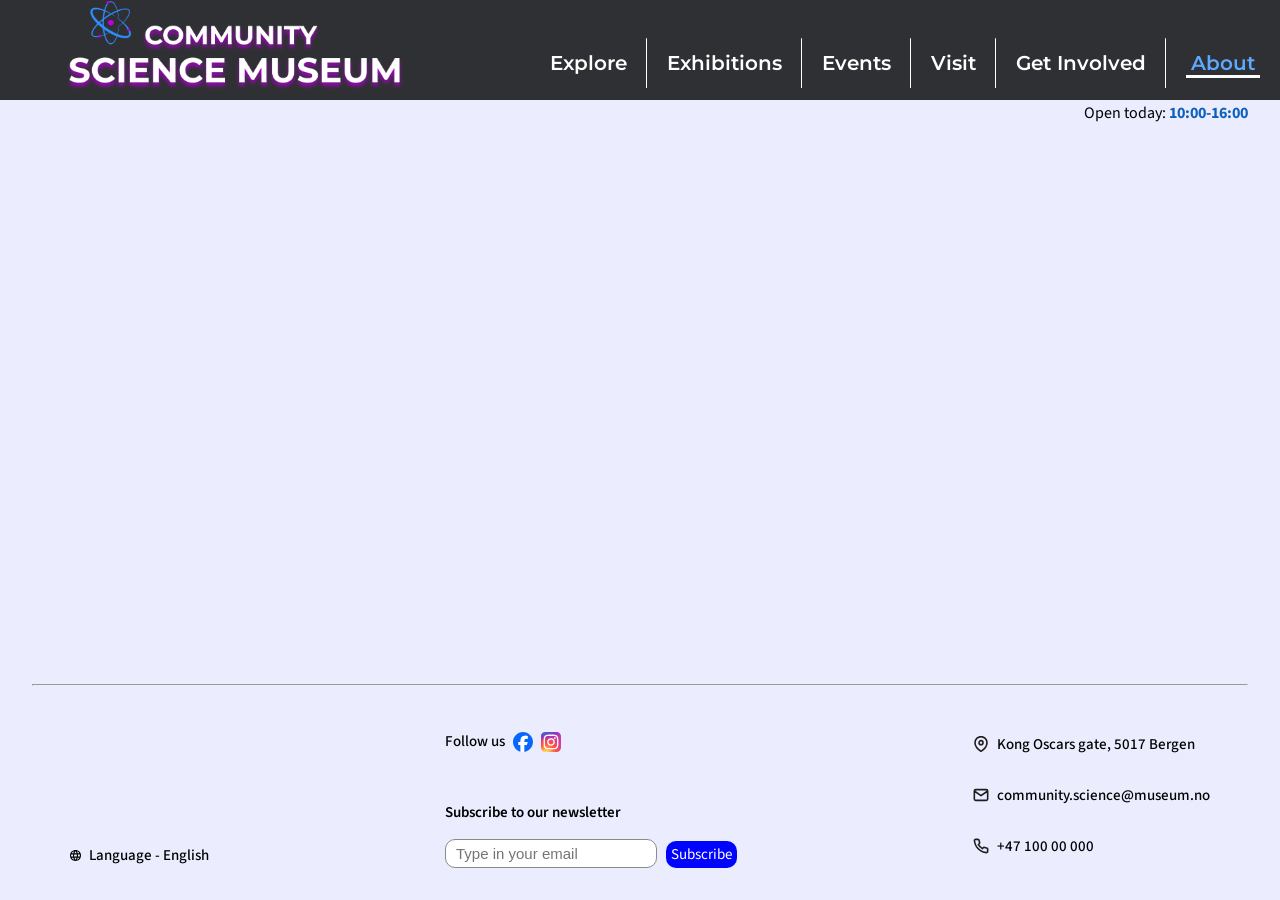
==== about.html @ 06bc4e34 "added navbar and footer to all pages, and built homepage" ====
<!DOCTYPE html>
<html lang="en">
<head>
  <meta name="description" content="At the Community Science Museum, we belive science should not be confined to the textbooks but brought to life through exhibits.">
  <meta charset="UTF-8">
  <meta name="viewport" content="width=device-width, initial-scale=1.0">
  <link rel="preconnect" href="https://fonts.googleapis.com">
  <link rel="preconnect" href="https://fonts.gstatic.com" crossorigin>
  <link href="https://fonts.googleapis.com/css2?family=Montserrat:ital,wght@0,100..900;1,100..900&family=Source+Sans+3:ital,wght@0,200..900;1,200..900&display=swap" rel="stylesheet">
  <link rel="stylesheet" href="styles/global.css">
  <link rel="stylesheet" href="styles/about.css">
  <link rel="icon" href="assets/favicon_io/favicon-32x32.png">
  <title>About | Community Science Museum</title>
</head>
<body>
  <!-- Top bar -->
  <header class="header">
    <!-- Logo -->
     <a href="index.html" class="logo"><img class="logo" src="assets/Logo.png" alt="community science museum logo"></a>
    <!-- Navigation Menu -->
    <input type="checkbox" id="hamburger-toggle" class="keyboard-nav" tabindex="0">

      <label for="hamburger-toggle" class="hamburger-menu">
          <svg aria-hidden="true" width="40" height="40" viewBox="0 0 24 24" fill="none" xmlns="http://www.w3.org/2000/svg">
          <path d="M3 12H21M3 6H21M3 18H21" stroke="white" stroke-width="2.5" stroke-linecap="round" stroke-linejoin="round"/>
          </svg>
          <span class="screen-readers-only">Menu</span>
      </label>
      
      <nav aria-label="Navigation menu" class="navigation-menu">
        <ul>
          <li><a href="explore.html" class="nav-links">Explore</a></li>
          <li><a href="exhibitions.html" class="nav-links">Exhibitions</a></li>
          <li><a href="events.html" class="nav-links">Events</a></li>
          <li><a href="visit.html" class="nav-links">Visit</a></li>
          <li><a href="get-involved.html" class="nav-links">Get Involved</a></li>
          <li><a href="about.html" class="active-nav">About</a></li>
        </ul>
      </nav>
  </header>

  <main>
    <div class="opening-hours">
      <span>Open today: <strong style="color:#0F60BC;">10:00-16:00</strong></span>
      </div>
  </main>

  <hr>
  <footer class="footer-section">
    <div class="language">
      <a href="placeholder.html" aria-label="Choose Language">
        <svg aria-hidden="true" width="11" height="11" viewBox="0 0 11 11" fill="none" xmlns="http://www.w3.org/2000/svg">
        <path d="M5.5 11C4.74833 11 4.03792 10.8556 3.36875 10.5669C2.69958 10.2781 2.11521 9.88396 1.61563 9.38438C1.11604 8.88479 0.721875 8.30042 0.433125 7.63125C0.144375 6.96208 0 6.25167 0 5.5C0 4.73917 0.144375 4.02646 0.433125 3.36188C0.721875 2.69729 1.11604 2.11521 1.61563 1.61563C2.11521 1.11604 2.69958 0.721875 3.36875 0.433125C4.03792 0.144375 4.74833 0 5.5 0C6.26083 0 6.97354 0.144375 7.63812 0.433125C8.30271 0.721875 8.88479 1.11604 9.38438 1.61563C9.88396 2.11521 10.2781 2.69729 10.5669 3.36188C10.8556 4.02646 11 4.73917 11 5.5C11 6.25167 10.8556 6.96208 10.5669 7.63125C10.2781 8.30042 9.88396 8.88479 9.38438 9.38438C8.88479 9.88396 8.30271 10.2781 7.63812 10.5669C6.97354 10.8556 6.26083 11 5.5 11ZM5.5 9.8725C5.73833 9.5425 5.94458 9.19875 6.11875 8.84125C6.29292 8.48375 6.435 8.10333 6.545 7.7H4.455C4.565 8.10333 4.70708 8.48375 4.88125 8.84125C5.05542 9.19875 5.26167 9.5425 5.5 9.8725ZM4.07 9.6525C3.905 9.35 3.76063 9.03604 3.63688 8.71063C3.51313 8.38521 3.41 8.04833 3.3275 7.7H1.705C1.97083 8.15833 2.30312 8.55708 2.70187 8.89625C3.10063 9.23542 3.55667 9.4875 4.07 9.6525ZM6.93 9.6525C7.44333 9.4875 7.89938 9.23542 8.29813 8.89625C8.69688 8.55708 9.02917 8.15833 9.295 7.7H7.6725C7.59 8.04833 7.48688 8.38521 7.36312 8.71063C7.23938 9.03604 7.095 9.35 6.93 9.6525ZM1.2375 6.6H3.1075C3.08 6.41667 3.05938 6.23563 3.04562 6.05688C3.03187 5.87813 3.025 5.6925 3.025 5.5C3.025 5.3075 3.03187 5.12188 3.04562 4.94313C3.05938 4.76438 3.08 4.58333 3.1075 4.4H1.2375C1.19167 4.58333 1.15729 4.76438 1.13437 4.94313C1.11146 5.12188 1.1 5.3075 1.1 5.5C1.1 5.6925 1.11146 5.87813 1.13437 6.05688C1.15729 6.23563 1.19167 6.41667 1.2375 6.6ZM4.2075 6.6H6.7925C6.82 6.41667 6.84063 6.23563 6.85438 6.05688C6.86813 5.87813 6.875 5.6925 6.875 5.5C6.875 5.3075 6.86813 5.12188 6.85438 4.94313C6.84063 4.76438 6.82 4.58333 6.7925 4.4H4.2075C4.18 4.58333 4.15938 4.76438 4.14563 4.94313C4.13188 5.12188 4.125 5.3075 4.125 5.5C4.125 5.6925 4.13188 5.87813 4.14563 6.05688C4.15938 6.23563 4.18 6.41667 4.2075 6.6ZM7.8925 6.6H9.7625C9.80833 6.41667 9.84271 6.23563 9.86563 6.05688C9.88854 5.87813 9.9 5.6925 9.9 5.5C9.9 5.3075 9.88854 5.12188 9.86563 4.94313C9.84271 4.76438 9.80833 4.58333 9.7625 4.4H7.8925C7.92 4.58333 7.94063 4.76438 7.95438 4.94313C7.96813 5.12188 7.975 5.3075 7.975 5.5C7.975 5.6925 7.96813 5.87813 7.95438 6.05688C7.94063 6.23563 7.92 6.41667 7.8925 6.6ZM7.6725 3.3H9.295C9.02917 2.84167 8.69688 2.44292 8.29813 2.10375C7.89938 1.76458 7.44333 1.5125 6.93 1.3475C7.095 1.65 7.23938 1.96396 7.36312 2.28938C7.48688 2.61479 7.59 2.95167 7.6725 3.3ZM4.455 3.3H6.545C6.435 2.89667 6.29292 2.51625 6.11875 2.15875C5.94458 1.80125 5.73833 1.4575 5.5 1.1275C5.26167 1.4575 5.05542 1.80125 4.88125 2.15875C4.70708 2.51625 4.565 2.89667 4.455 3.3ZM1.705 3.3H3.3275C3.41 2.95167 3.51313 2.61479 3.63688 2.28938C3.76063 1.96396 3.905 1.65 4.07 1.3475C3.55667 1.5125 3.10063 1.76458 2.70187 2.10375C2.30312 2.44292 1.97083 2.84167 1.705 3.3Z" fill="black"/>
        </svg>
         Language - English
      </a>
    </div>


    <div class="social">
      <div class="social-media">
        Follow us 
        <a href="https://facebook.com" target="_blank" rel="noopener noreferrer">
          <svg width="20" height="20" viewBox="0 0 20 20" fill="none" xmlns="http://www.w3.org/2000/svg">
          <g clip-path="url(#clip0_159_3190)">
          <path d="M20 10C20 4.4772 15.5228 0 10 0C4.4772 0 0 4.4772 0 10C0 14.6896 3.2288 18.6248 7.5844 19.7056V13.056H5.5224V10H7.5844V8.6832C7.5844 5.2796 9.1248 3.702 12.4664 3.702C13.1 3.702 14.1932 3.8264 14.6404 3.9504V6.7204C14.4044 6.6956 13.9944 6.6832 13.4852 6.6832C11.8456 6.6832 11.212 7.3044 11.212 8.9192V10H14.4784L13.9172 13.056H11.212V19.9268C16.1636 19.3288 20.0004 15.1128 20.0004 10H20Z" fill="#0866FF"/>
          <path d="M13.9173 13.0559L14.4785 9.9999H11.2121V8.9191C11.2121 7.3043 11.8457 6.6831 13.4853 6.6831C13.9945 6.6831 14.4045 6.6955 14.6405 6.7203V3.9503C14.1933 3.8259 13.1001 3.7019 12.4665 3.7019C9.12486 3.7019 7.58446 5.2795 7.58446 8.6831V9.9999H5.52246V13.0559H7.58446V19.7055C8.35806 19.8975 9.16726 19.9999 10.0001 19.9999C10.4101 19.9999 10.8145 19.9747 11.2117 19.9267V13.0559H13.9169H13.9173Z" fill="white"/>
          </g>
          <defs>
          <clipPath id="clip0_159_3190">
          <rect width="20" height="20" fill="white"/>
          </clipPath>
          </defs>
          </svg>
        </a>

        <a href="http://instagram.com" target="_blank" rel="noopener noreferrer">
          <svg width="20" height="20" viewBox="0 0 20 20" fill="none" xmlns="http://www.w3.org/2000/svg">
          <path d="M10.0033 0C5.82836 0 4.60736 0.00430806 4.37002 0.024002C3.51325 0.0952388 2.98012 0.230173 2.39931 0.519429C1.9517 0.741755 1.59869 0.999469 1.25029 1.36073C0.615799 2.01956 0.231256 2.83009 0.0920511 3.79355C0.0243715 4.26128 0.00468288 4.35668 0.000683632 6.7458C-0.00085454 7.54218 0.000683632 8.59027 0.000683632 9.99608C0.000683632 14.1687 0.00529815 15.3888 0.0252944 15.6258C0.0945122 16.4597 0.225257 16.9844 0.502128 17.5583C1.03126 18.6568 2.04184 19.4815 3.23238 19.7892C3.64461 19.8954 4.09991 19.9538 4.68442 19.9815C4.93206 19.9923 7.4562 20 9.98188 20C12.5076 20 15.0332 19.9969 15.2747 19.9846C15.9515 19.9528 16.3445 19.9 16.7791 19.7877C17.3694 19.6362 17.9195 19.3577 18.3911 18.9716C18.8627 18.5855 19.2443 18.101 19.5093 17.5521C19.7808 16.9921 19.9185 16.4474 19.9808 15.657C19.9943 15.4847 20 12.7372 20 9.99346C20 7.24923 19.9938 4.50684 19.9803 4.33452C19.9172 3.53138 19.7796 2.99133 19.4993 2.42051C19.2694 1.95324 19.014 1.60429 18.6433 1.24749C17.9819 0.615437 17.1728 0.230789 16.2086 0.0917001C15.7414 0.0241559 15.6484 0.0041542 13.258 0H10.0033Z" fill="url(#paint0_radial_159_3193)"/>
          <path d="M10.0033 0C5.82836 0 4.60736 0.00430806 4.37002 0.024002C3.51325 0.0952388 2.98012 0.230173 2.39931 0.519429C1.9517 0.741755 1.59869 0.999469 1.25029 1.36073C0.615799 2.01956 0.231256 2.83009 0.0920511 3.79355C0.0243715 4.26128 0.00468288 4.35668 0.000683632 6.7458C-0.00085454 7.54218 0.000683632 8.59027 0.000683632 9.99608C0.000683632 14.1687 0.00529815 15.3888 0.0252944 15.6258C0.0945122 16.4597 0.225257 16.9844 0.502128 17.5583C1.03126 18.6568 2.04184 19.4815 3.23238 19.7892C3.64461 19.8954 4.09991 19.9538 4.68442 19.9815C4.93206 19.9923 7.4562 20 9.98188 20C12.5076 20 15.0332 19.9969 15.2747 19.9846C15.9515 19.9528 16.3445 19.9 16.7791 19.7877C17.3694 19.6362 17.9195 19.3577 18.3911 18.9716C18.8627 18.5855 19.2443 18.101 19.5093 17.5521C19.7808 16.9921 19.9185 16.4474 19.9808 15.657C19.9943 15.4847 20 12.7372 20 9.99346C20 7.24923 19.9938 4.50684 19.9803 4.33452C19.9172 3.53138 19.7796 2.99133 19.4993 2.42051C19.2694 1.95324 19.014 1.60429 18.6433 1.24749C17.9819 0.615437 17.1728 0.230789 16.2086 0.0917001C15.7414 0.0241559 15.6484 0.0041542 13.258 0H10.0033Z" fill="url(#paint1_radial_159_3193)"/>
          <path d="M9.99892 2.61523C7.99376 2.61523 7.74212 2.624 6.95457 2.65985C6.16857 2.69586 5.63205 2.82033 5.1626 3.00296C4.677 3.19159 4.26508 3.44392 3.85469 3.85457C3.444 4.26507 3.19174 4.6771 3.00255 5.16268C2.8195 5.63241 2.69491 6.16923 2.65953 6.95514C2.62446 7.7429 2.61523 7.99477 2.61523 10.0005C2.61523 12.0062 2.62416 12.2571 2.65984 13.0449C2.69599 13.8311 2.82043 14.3678 3.00285 14.8373C3.19159 15.3231 3.44385 15.7351 3.85439 16.1456C4.26462 16.5564 4.67654 16.8094 5.16183 16.998C5.63159 17.1806 6.16826 17.3051 6.95411 17.3411C7.74165 17.3769 7.99315 17.3857 9.99815 17.3857C12.0035 17.3857 12.2543 17.3769 13.0419 17.3411C13.8279 17.3051 14.365 17.1806 14.8348 16.998C15.3202 16.8094 15.7315 16.5564 16.1418 16.1456C16.5525 15.7351 16.8047 15.3231 16.9939 14.8375C17.1754 14.3678 17.3 13.831 17.3369 13.045C17.3723 12.2573 17.3815 12.0062 17.3815 10.0005C17.3815 7.99477 17.3723 7.74305 17.3369 6.95529C17.3 6.16907 17.1754 5.63241 16.9939 5.16283C16.8047 4.6771 16.5525 4.26507 16.1418 3.85457C15.7311 3.44377 15.3204 3.19144 14.8343 3.00296C14.3636 2.82033 13.8268 2.69586 13.0408 2.65985C12.2533 2.624 12.0025 2.61523 9.99677 2.61523H9.99892ZM9.33659 3.94612C9.53316 3.94581 9.75251 3.94612 9.99892 3.94612C11.9702 3.94612 12.2039 3.95319 12.9824 3.98858C13.7022 4.02151 14.0929 4.14182 14.3532 4.24291C14.6977 4.37677 14.9434 4.53678 15.2016 4.79526C15.4601 5.05375 15.62 5.29992 15.7541 5.64457C15.8552 5.90459 15.9756 6.29539 16.0084 7.01545C16.0438 7.79398 16.0515 8.02785 16.0515 9.99878C16.0515 11.9697 16.0438 12.2036 16.0084 12.9821C15.9755 13.7022 15.8552 14.093 15.7541 14.353C15.6203 14.6976 15.4601 14.943 15.2016 15.2014C14.9432 15.4599 14.6979 15.6199 14.3532 15.7537C14.0932 15.8553 13.7022 15.9753 12.9824 16.0082C12.204 16.0436 11.9702 16.0513 9.99892 16.0513C8.02745 16.0513 7.7938 16.0436 7.01548 16.0082C6.29562 15.975 5.90492 15.8547 5.64451 15.7536C5.29996 15.6197 5.05385 15.4597 4.79544 15.2012C4.53703 14.9427 4.37706 14.6972 4.24293 14.3524C4.14187 14.0924 4.02143 13.7016 3.98867 12.9815C3.95329 12.203 3.94621 11.9691 3.94621 9.99693C3.94621 8.02477 3.95329 7.79213 3.98867 7.01361C4.02159 6.29355 4.14187 5.90274 4.24293 5.64241C4.37675 5.29777 4.53703 5.05159 4.79544 4.79311C5.05385 4.53463 5.29996 4.37461 5.64451 4.24045C5.90477 4.1389 6.29562 4.01889 7.01548 3.98581C7.69659 3.95504 7.96054 3.94581 9.33659 3.94427V3.94612ZM13.94 5.17237C13.7648 5.17237 13.5935 5.22436 13.4478 5.32175C13.3021 5.41915 13.1885 5.55757 13.1215 5.71953C13.0544 5.88148 13.0369 6.05969 13.0711 6.23161C13.1053 6.40353 13.1897 6.56144 13.3136 6.68537C13.4376 6.8093 13.5955 6.89368 13.7674 6.92784C13.9393 6.962 14.1174 6.94441 14.2793 6.87728C14.4412 6.81016 14.5795 6.69652 14.6768 6.55074C14.7742 6.40496 14.8261 6.23359 14.826 6.05829C14.826 5.56902 14.4292 5.17207 13.94 5.17207V5.17237ZM9.99892 6.20785C7.90501 6.20785 6.20733 7.90599 6.20733 10.0005C6.20733 12.095 7.90501 13.7923 9.99892 13.7923C12.0928 13.7923 13.7901 12.095 13.7901 10.0005C13.7901 7.90599 12.0927 6.20785 9.99877 6.20785H9.99892ZM9.99892 7.53873C11.3581 7.53873 12.46 8.64082 12.46 10.0005C12.46 11.36 11.3581 12.4622 9.99892 12.4622C8.63964 12.4622 7.53785 11.36 7.53785 10.0005C7.53785 8.64082 8.63964 7.53873 9.99892 7.53873V7.53873Z" fill="white"/>
          <defs>
          <radialGradient id="paint0_radial_159_3193" cx="0" cy="0" r="1" gradientUnits="userSpaceOnUse" gradientTransform="translate(5.31253 21.5404) rotate(-90) scale(19.8215 18.4355)">
          <stop offset="0" stop-color="#FFDD55"/>
          <stop offset="0.1" stop-color="#FFDD55"/>
          <stop offset="0.5" stop-color="#FF543E"/>
          <stop offset="1" stop-color="#C837AB"/>
          </radialGradient>
          <radialGradient id="paint1_radial_159_3193" cx="0" cy="0" r="1" gradientTransform="matrix(1.73907 8.68794 -35.8113 7.17241 -3.35011 1.44077)" gradientUnits="userSpaceOnUse">
          <stop offset="0" stop-color="#3771C8"/>
          <stop offset="0.128" stop-color="#3771C8"/>
          <stop offset="1" stop-color="#6600FF" stop-opacity="0"/>
          </radialGradient>
          </defs>
          </svg>
        </a>
      </div>
      
      <form class="subscribe-section" action="#" method="post">
        <label for="email-footer">Subscribe to our newsletter</label><br>
        <input type="email" id="email-footer" placeholder="Type in your email" required>

        <button type="submit" class="subscribe-button">Subscribe</button>  
      </form>
    </div>

    <address class="contact-info">
        <a href="https://www.google.com/maps/?q=Kong+Oscars+gate,+Bergen" target="_blank" rel="noopener noreferrer" aria-label="View address on map">
          <svg aria-hidden="true" width="16" height="16" viewBox="0 0 16 16" fill="none" xmlns="http://www.w3.org/2000/svg">
          <g clip-path="url(#clip0_155_3023)">
          <path d="M14 6.6665C14 11.3332 8 15.3332 8 15.3332C8 15.3332 2 11.3332 2 6.6665C2 5.0752 2.63214 3.54908 3.75736 2.42386C4.88258 1.29864 6.4087 0.666504 8 0.666504C9.5913 0.666504 11.1174 1.29864 12.2426 2.42386C13.3679 3.54908 14 5.0752 14 6.6665Z" stroke="#1E1E1E" stroke-width="1.6" stroke-linecap="round" stroke-linejoin="round"/>
          <path d="M8 8.6665C9.10457 8.6665 10 7.77107 10 6.6665C10 5.56193 9.10457 4.6665 8 4.6665C6.89543 4.6665 6 5.56193 6 6.6665C6 7.77107 6.89543 8.6665 8 8.6665Z" stroke="#1E1E1E" stroke-width="1.6" stroke-linecap="round" stroke-linejoin="round"/>
          </g>
          <defs>
          <clipPath id="clip0_155_3023">
          <rect width="16" height="16" fill="white"/>
          </clipPath>
          </defs>
          </svg>
            Kong Oscars gate, 5017 Bergen
        </a><br>

        <a href="mailto:community.science@museum.no?subject=Inquiry" aria-label="Send email to museum">
          <svg aria-hidden="true" width="16" height="16" viewBox="0 0 16 16" fill="none" xmlns="http://www.w3.org/2000/svg">
          <path d="M14.6667 3.99984C14.6667 3.2665 14.0667 2.6665 13.3334 2.6665H2.66671C1.93337 2.6665 1.33337 3.2665 1.33337 3.99984M14.6667 3.99984V11.9998C14.6667 12.7332 14.0667 13.3332 13.3334 13.3332H2.66671C1.93337 13.3332 1.33337 12.7332 1.33337 11.9998V3.99984M14.6667 3.99984L8.00004 8.6665L1.33337 3.99984" stroke="#1E1E1E" stroke-width="1.6" stroke-linecap="round" stroke-linejoin="round"/>
          </svg>
            community.science@museum.no
        </a><br>

        <a href="tel:+4710000000" aria-label="Call museum">
          <svg aria-hidden="true" width="16" height="16" viewBox="0 0 16 16" fill="none" xmlns="http://www.w3.org/2000/svg">
          <g clip-path="url(#clip0_155_3022)">
          <path d="M14.6667 11.2802V13.2802C14.6675 13.4659 14.6294 13.6497 14.555 13.8198C14.4807 13.9899 14.3716 14.1426 14.2348 14.2681C14.0979 14.3937 13.9364 14.4892 13.7605 14.5487C13.5847 14.6082 13.3983 14.6303 13.2134 14.6136C11.1619 14.3907 9.19137 13.6897 7.46004 12.5669C5.84926 11.5433 4.48359 10.1777 3.46004 8.56689C2.33336 6.8277 1.6322 4.84756 1.41337 2.78689C1.39671 2.60254 1.41862 2.41673 1.4777 2.24131C1.53679 2.06589 1.63175 1.90469 1.75655 1.76797C1.88134 1.63126 2.03324 1.52203 2.20256 1.44724C2.37189 1.37245 2.55493 1.33374 2.74004 1.33356H4.74004C5.06357 1.33038 5.37723 1.44495 5.62254 1.65592C5.86786 1.86689 6.02809 2.15986 6.07337 2.48023C6.15779 3.12027 6.31434 3.74871 6.54004 4.35356C6.62973 4.59218 6.64914 4.8515 6.59597 5.10081C6.5428 5.35012 6.41928 5.57897 6.24004 5.76023L5.39337 6.60689C6.34241 8.27592 7.72434 9.65786 9.39337 10.6069L10.24 9.76023C10.4213 9.58099 10.6501 9.45746 10.8994 9.40429C11.1488 9.35112 11.4081 9.37053 11.6467 9.46023C12.2516 9.68593 12.88 9.84248 13.52 9.92689C13.8439 9.97258 14.1396 10.1357 14.3511 10.3852C14.5625 10.6348 14.6748 10.9533 14.6667 11.2802Z" stroke="#1E1E1E" stroke-width="1.6" stroke-linecap="round" stroke-linejoin="round"/>
          </g>
          <defs>
          <clipPath id="clip0_155_3022">
          <rect width="16" height="16" fill="white"/>
          </clipPath>
          </defs>
          </svg>
            +47 100 00 000
        </a>
    </address>
  </footer>
</body>
</html>
---- styles/global.css ----
:root {
  --background: rgb(235, 237, 255);
  --headings: "Montserrat", system-ui, -apple-system, BlinkMacSystemFont, 'Segoe UI', Roboto, Oxygen, Ubuntu, Cantarell, 'Open Sans', 'Helvetica Neue', sans-serif;
  --body-text: "Source Sans 3", system-ui, -apple-system, BlinkMacSystemFont, 'Segoe UI', Roboto, Oxygen, Ubuntu, Cantarell, 'Open Sans', 'Helvetica Neue', sans-serif;
  --container-shadow: 0 0 30px 0 rgba(0, 56, 152, 1);
}

*{
 margin: 0;
 padding: 0;
 text-decoration: none;
 list-style: none;
 color: inherit;
 box-sizing: border-box;
}
html{
  width: 100%;
  scroll-behavior: smooth;
}
body {
  background-color: var(--background);
  font-family: var(--body-text);
  line-height: 1.7;
  display: flex;
  flex-direction: column;
  min-height: 100vh;
}
main{
  flex: 1;
}
h1,h2,h3 {
  font-family: var(--headings);
}
h1{
  font-size: clamp(20px, 7.633vw, 40px);
}
p{
  font-size: 20px;
}

.screen-readers-only{
  position: absolute;
  width: 1px;
  height: 1px;
  margin: -1px;
  border: 0;
  overflow: hidden;
  clip: rect(0,0,0,0)
}
/* Top Bar */
.header {
  height: clamp(94px, 23.86vw, 100px);
  background-color: rgba(0, 0, 0, 0.8);
  backdrop-filter: blur(4px);

  position: sticky;
  z-index: 100;
  top: 0;

  display: flex;
  justify-content: space-between;
  align-items: end;
  padding-left: clamp(10px, 4.08vw, 80px);
}

.logo{
  height: auto;
  width: clamp(200px, 53.93vw,  366.86px);
  align-items: flex-start;
}

/* Keyboard Navigation Hamburger*/
.keyboard-nav{
  position:absolute;
  width: 10px;
  height: 10px;
  margin: 0px;
  padding: 0;
  border: 0;
  opacity: 0;
  cursor: pointer;
  z-index: 2;
  overflow: hidden;
}
.keyboard-nav:focus + label.hamburger-menu{
  outline: 2px solid rgb(32, 90, 214);
  outline-offset: 2px;
}
/* Hambuger Menu */
#hamburger-toggle {
  opacity: 0;
}

.hamburger-menu {
  color: white;
  cursor: pointer;
  padding: 10px;
}

.navigation-menu {
  display: none;
  position: fixed;
  top: 100%;
  left: 0;
  width: 100%;
  height: 600px;

  background: rgba(0,0,0,0.8);
  backdrop-filter: blur(4px);
}

#hamburger-toggle:checked ~ .navigation-menu {
  display: flex;
  justify-content: center;
  align-items: center;
  left: 0;
}

.navigation-menu ul {
  display: flex;
  flex-direction: column;
  gap: 60px;

  text-align: center;
  font-size: 20px;
  font-family: var(--headings);
  font-weight: 600;
}

.nav-links {
  color: white;
  transition: 0.3s;
}

/* Hover and active nav links */
.nav-links:hover {
  color: #5DA9FF;
}

.active-nav {
  color: #5DA9FF;
  border-bottom: 3px solid white;
  padding: 0 5px;
}

/* Opening hours */
.opening-hours {
  display: flex;
  justify-content: flex-end;
  padding-right: 2rem;
}

/* Footer */
hr{
  margin-bottom: 46px;
  place-self: center;
  width: 95%;
}
.footer-section{
  position: relative;
  display: flex;
  flex-direction: column;
  justify-content: flex-end;
  gap: 48px;
  bottom: 0;
  padding-left: 1rem;
  margin-bottom: 2rem;

  font-size: 15px;
  font-weight: 500;
}

.language a,
.contact-info a {
  display: flex;
  align-items: center;
  gap:8px;
  font-style: normal;
}

.social{
  display: flex;
  flex-direction: column;
  gap: 48px;
}
.social-media {
  display: flex;
  gap: 8px;
  align-items: center;
  line-height: 0;
}

.subscribe-section{
  font-weight: 600;
}

#email-footer{
  padding: 5px 10px;
  border-radius: 10px;
  border: solid 1px #8A8A8A;
  font-size: 15px;
  margin: 8px 6px 0 0;
}

.subscribe-button{
  font-size: 15px;
  font-family: var(--body-text);
  color: white;
  border: none;
  border-radius: 10px;
  background-color: #0004FF;
  padding: 5px 5px;
  height: 27px;
  line-height: 0;
  margin-top: 1rem;
}

/* Desktop Menu */
@media (min-width: 1200px){
.hamburger-menu{
  display: none;
}

.navigation-menu{
  display: flex;
  position: static;
  height: auto;
  background: none;
  backdrop-filter: none;
  justify-content: flex-end;
}

.navigation-menu ul{
  flex-direction: row;
  gap: 0;
}
.navigation-menu li {
  position: relative;
  padding:  20px;
}
.navigation-menu li::after {
  content: "";
  position: absolute;
  background: white;
  border-radius: 50px;
  width: 1px;
  height: 50px;
  right: 0;
  top: 50%;
  transform: translateY(-50%);
}
.navigation-menu li:last-child::after {
  display: none;
}
}

/* Footer */
@media (min-width: 850px){
  .footer-section{
    flex-direction: row;
    justify-content: space-between;
    padding-left: 5.5vw;
    padding-right: 5.5vw;
  }
  .language {
    place-self: end;
  }
}
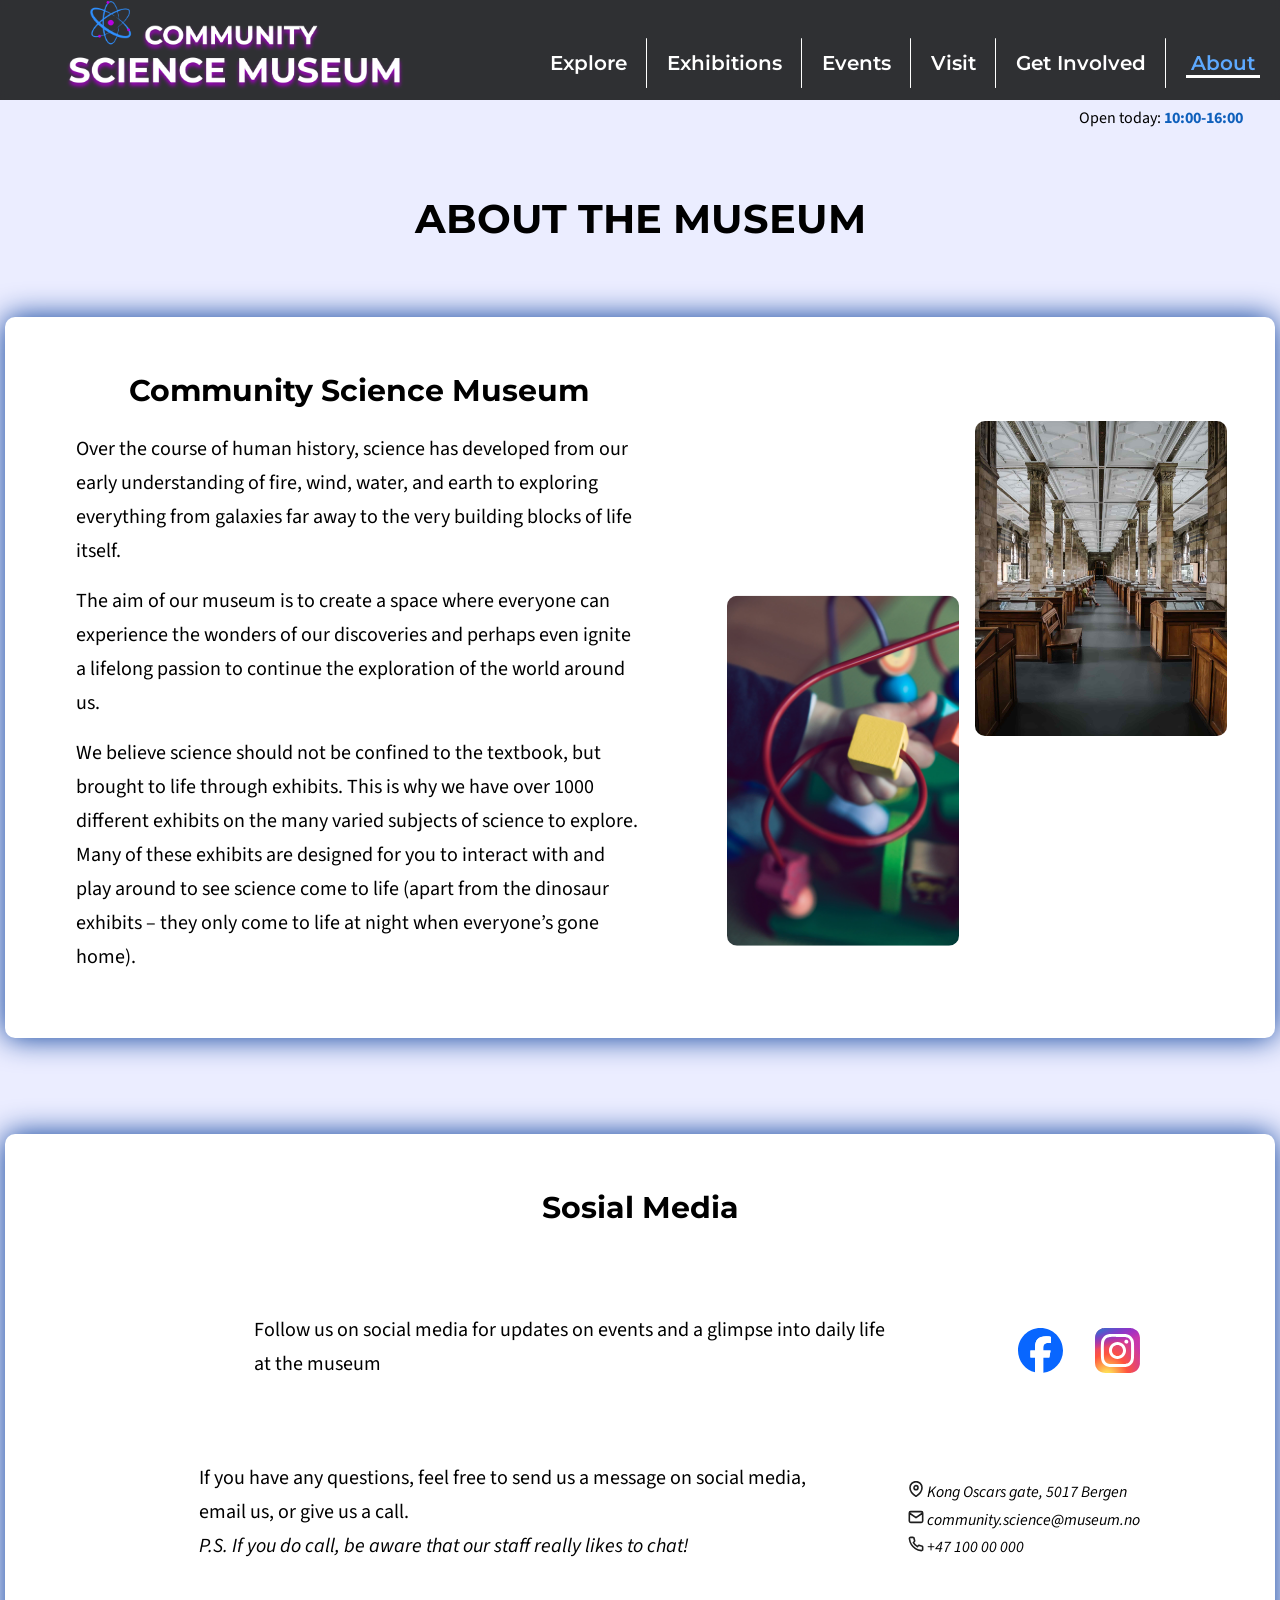
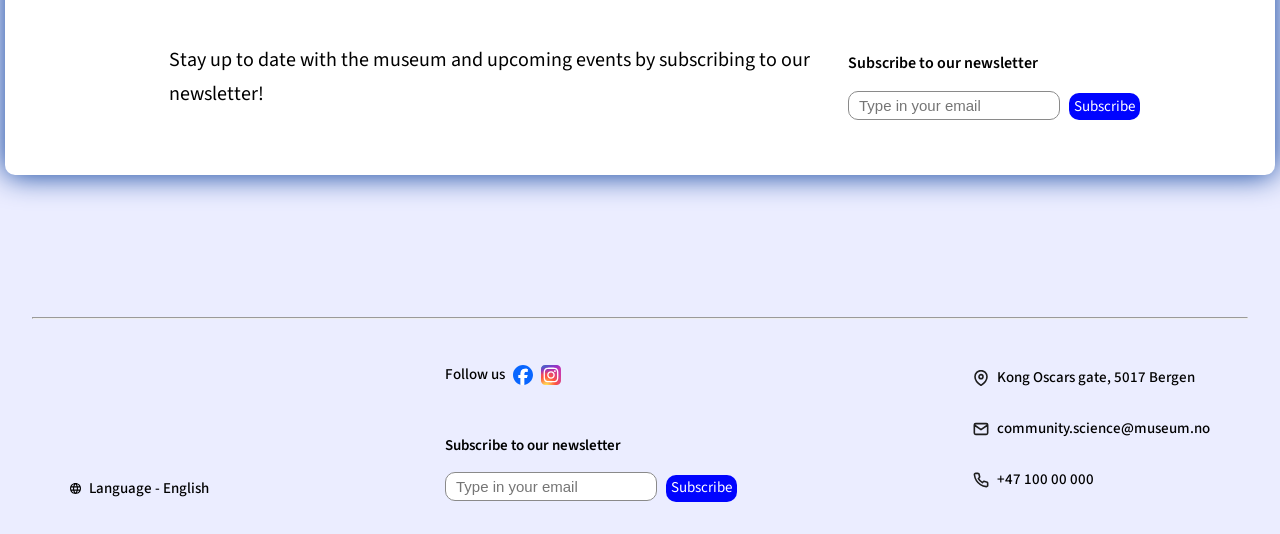
==== commit 5837f449: "implemented html structure and styled individual pages" ====
--- a/about.html
+++ b/about.html
@@ -43,6 +43,102 @@
     <div class="opening-hours">
       <span>Open today: <strong style="color:#0F60BC;">10:00-16:00</strong></span>
       </div>
+
+      <h1>ABOUT THE MUSEUM</h1>
+
+      <section class="container"> 
+        <div class="text">
+          <h2>Community Science Museum</h2>
+          <p>Over the course of human history, science has developed from our early understanding of fire, wind, water, and earth to exploring everything from galaxies far away to the very building blocks of life itself.</p>
+          <p>The aim of our museum is to create a space where everyone can experience the wonders of our discoveries and perhaps even ignite a lifelong passion to continue the exploration of the world around us.</p>
+          <p>We believe science should not be confined to the textbook, but brought to life through exhibits. This is why we have over 1000 different exhibits on the many varied subjects of science to explore. Many of these exhibits are designed for you to interact with and play around to see science come to life (apart from the dinosaur exhibits – they only come to life at night when everyone’s gone home).</p>
+        </div>
+        <div class="images">
+          <img class="img1" src="assets/markus-spiske-197281.jpg" alt="yellow brick in a toddlers hand moving through a wire">
+          <img class="img2" src="assets/mavis-cw-164128.jpg" alt="Large room with multiple floor-to-ceiling posts, with oak display cabinets placed beside each post.">
+        </div>
+      </section>
+
+      <section class="container sosial-card">
+        <h2>Sosial Media</h2>
+        <div class="sosial-section">
+        <p>Follow us on social media for updates on events and a glimpse into daily life at the museum</p>
+          <div>
+              <a href="https://facebook.com" target="_blank" rel="noopener noreferrer">
+                <svg width="45" height="45" viewBox="0 0 20 20" fill="none" xmlns="http://www.w3.org/2000/svg">
+                <g clip-path="url(#clip0_159_3190)">
+                <path d="M20 10C20 4.4772 15.5228 0 10 0C4.4772 0 0 4.4772 0 10C0 14.6896 3.2288 18.6248 7.5844 19.7056V13.056H5.5224V10H7.5844V8.6832C7.5844 5.2796 9.1248 3.702 12.4664 3.702C13.1 3.702 14.1932 3.8264 14.6404 3.9504V6.7204C14.4044 6.6956 13.9944 6.6832 13.4852 6.6832C11.8456 6.6832 11.212 7.3044 11.212 8.9192V10H14.4784L13.9172 13.056H11.212V19.9268C16.1636 19.3288 20.0004 15.1128 20.0004 10H20Z" fill="#0866FF"/>
+                <path d="M13.9173 13.0559L14.4785 9.9999H11.2121V8.9191C11.2121 7.3043 11.8457 6.6831 13.4853 6.6831C13.9945 6.6831 14.4045 6.6955 14.6405 6.7203V3.9503C14.1933 3.8259 13.1001 3.7019 12.4665 3.7019C9.12486 3.7019 7.58446 5.2795 7.58446 8.6831V9.9999H5.52246V13.0559H7.58446V19.7055C8.35806 19.8975 9.16726 19.9999 10.0001 19.9999C10.4101 19.9999 10.8145 19.9747 11.2117 19.9267V13.0559H13.9169H13.9173Z" fill="white"/>
+                </g>
+                <defs>
+                <clipPath id="clip0_159_3190">
+                <rect width="20" height="20" fill="white"/>
+                </clipPath>
+                </defs>
+                </svg>
+              </a>
+
+              <a href="http://instagram.com" target="_blank" rel="noopener noreferrer">
+                <svg width="45" height="45" viewBox="0 0 20 20" fill="none" xmlns="http://www.w3.org/2000/svg">
+                <path d="M10.0033 0C5.82836 0 4.60736 0.00430806 4.37002 0.024002C3.51325 0.0952388 2.98012 0.230173 2.39931 0.519429C1.9517 0.741755 1.59869 0.999469 1.25029 1.36073C0.615799 2.01956 0.231256 2.83009 0.0920511 3.79355C0.0243715 4.26128 0.00468288 4.35668 0.000683632 6.7458C-0.00085454 7.54218 0.000683632 8.59027 0.000683632 9.99608C0.000683632 14.1687 0.00529815 15.3888 0.0252944 15.6258C0.0945122 16.4597 0.225257 16.9844 0.502128 17.5583C1.03126 18.6568 2.04184 19.4815 3.23238 19.7892C3.64461 19.8954 4.09991 19.9538 4.68442 19.9815C4.93206 19.9923 7.4562 20 9.98188 20C12.5076 20 15.0332 19.9969 15.2747 19.9846C15.9515 19.9528 16.3445 19.9 16.7791 19.7877C17.3694 19.6362 17.9195 19.3577 18.3911 18.9716C18.8627 18.5855 19.2443 18.101 19.5093 17.5521C19.7808 16.9921 19.9185 16.4474 19.9808 15.657C19.9943 15.4847 20 12.7372 20 9.99346C20 7.24923 19.9938 4.50684 19.9803 4.33452C19.9172 3.53138 19.7796 2.99133 19.4993 2.42051C19.2694 1.95324 19.014 1.60429 18.6433 1.24749C17.9819 0.615437 17.1728 0.230789 16.2086 0.0917001C15.7414 0.0241559 15.6484 0.0041542 13.258 0H10.0033Z" fill="url(#paint0_radial_159_3193)"/>
+                <path d="M10.0033 0C5.82836 0 4.60736 0.00430806 4.37002 0.024002C3.51325 0.0952388 2.98012 0.230173 2.39931 0.519429C1.9517 0.741755 1.59869 0.999469 1.25029 1.36073C0.615799 2.01956 0.231256 2.83009 0.0920511 3.79355C0.0243715 4.26128 0.00468288 4.35668 0.000683632 6.7458C-0.00085454 7.54218 0.000683632 8.59027 0.000683632 9.99608C0.000683632 14.1687 0.00529815 15.3888 0.0252944 15.6258C0.0945122 16.4597 0.225257 16.9844 0.502128 17.5583C1.03126 18.6568 2.04184 19.4815 3.23238 19.7892C3.64461 19.8954 4.09991 19.9538 4.68442 19.9815C4.93206 19.9923 7.4562 20 9.98188 20C12.5076 20 15.0332 19.9969 15.2747 19.9846C15.9515 19.9528 16.3445 19.9 16.7791 19.7877C17.3694 19.6362 17.9195 19.3577 18.3911 18.9716C18.8627 18.5855 19.2443 18.101 19.5093 17.5521C19.7808 16.9921 19.9185 16.4474 19.9808 15.657C19.9943 15.4847 20 12.7372 20 9.99346C20 7.24923 19.9938 4.50684 19.9803 4.33452C19.9172 3.53138 19.7796 2.99133 19.4993 2.42051C19.2694 1.95324 19.014 1.60429 18.6433 1.24749C17.9819 0.615437 17.1728 0.230789 16.2086 0.0917001C15.7414 0.0241559 15.6484 0.0041542 13.258 0H10.0033Z" fill="url(#paint1_radial_159_3193)"/>
+                <path d="M9.99892 2.61523C7.99376 2.61523 7.74212 2.624 6.95457 2.65985C6.16857 2.69586 5.63205 2.82033 5.1626 3.00296C4.677 3.19159 4.26508 3.44392 3.85469 3.85457C3.444 4.26507 3.19174 4.6771 3.00255 5.16268C2.8195 5.63241 2.69491 6.16923 2.65953 6.95514C2.62446 7.7429 2.61523 7.99477 2.61523 10.0005C2.61523 12.0062 2.62416 12.2571 2.65984 13.0449C2.69599 13.8311 2.82043 14.3678 3.00285 14.8373C3.19159 15.3231 3.44385 15.7351 3.85439 16.1456C4.26462 16.5564 4.67654 16.8094 5.16183 16.998C5.63159 17.1806 6.16826 17.3051 6.95411 17.3411C7.74165 17.3769 7.99315 17.3857 9.99815 17.3857C12.0035 17.3857 12.2543 17.3769 13.0419 17.3411C13.8279 17.3051 14.365 17.1806 14.8348 16.998C15.3202 16.8094 15.7315 16.5564 16.1418 16.1456C16.5525 15.7351 16.8047 15.3231 16.9939 14.8375C17.1754 14.3678 17.3 13.831 17.3369 13.045C17.3723 12.2573 17.3815 12.0062 17.3815 10.0005C17.3815 7.99477 17.3723 7.74305 17.3369 6.95529C17.3 6.16907 17.1754 5.63241 16.9939 5.16283C16.8047 4.6771 16.5525 4.26507 16.1418 3.85457C15.7311 3.44377 15.3204 3.19144 14.8343 3.00296C14.3636 2.82033 13.8268 2.69586 13.0408 2.65985C12.2533 2.624 12.0025 2.61523 9.99677 2.61523H9.99892ZM9.33659 3.94612C9.53316 3.94581 9.75251 3.94612 9.99892 3.94612C11.9702 3.94612 12.2039 3.95319 12.9824 3.98858C13.7022 4.02151 14.0929 4.14182 14.3532 4.24291C14.6977 4.37677 14.9434 4.53678 15.2016 4.79526C15.4601 5.05375 15.62 5.29992 15.7541 5.64457C15.8552 5.90459 15.9756 6.29539 16.0084 7.01545C16.0438 7.79398 16.0515 8.02785 16.0515 9.99878C16.0515 11.9697 16.0438 12.2036 16.0084 12.9821C15.9755 13.7022 15.8552 14.093 15.7541 14.353C15.6203 14.6976 15.4601 14.943 15.2016 15.2014C14.9432 15.4599 14.6979 15.6199 14.3532 15.7537C14.0932 15.8553 13.7022 15.9753 12.9824 16.0082C12.204 16.0436 11.9702 16.0513 9.99892 16.0513C8.02745 16.0513 7.7938 16.0436 7.01548 16.0082C6.29562 15.975 5.90492 15.8547 5.64451 15.7536C5.29996 15.6197 5.05385 15.4597 4.79544 15.2012C4.53703 14.9427 4.37706 14.6972 4.24293 14.3524C4.14187 14.0924 4.02143 13.7016 3.98867 12.9815C3.95329 12.203 3.94621 11.9691 3.94621 9.99693C3.94621 8.02477 3.95329 7.79213 3.98867 7.01361C4.02159 6.29355 4.14187 5.90274 4.24293 5.64241C4.37675 5.29777 4.53703 5.05159 4.79544 4.79311C5.05385 4.53463 5.29996 4.37461 5.64451 4.24045C5.90477 4.1389 6.29562 4.01889 7.01548 3.98581C7.69659 3.95504 7.96054 3.94581 9.33659 3.94427V3.94612ZM13.94 5.17237C13.7648 5.17237 13.5935 5.22436 13.4478 5.32175C13.3021 5.41915 13.1885 5.55757 13.1215 5.71953C13.0544 5.88148 13.0369 6.05969 13.0711 6.23161C13.1053 6.40353 13.1897 6.56144 13.3136 6.68537C13.4376 6.8093 13.5955 6.89368 13.7674 6.92784C13.9393 6.962 14.1174 6.94441 14.2793 6.87728C14.4412 6.81016 14.5795 6.69652 14.6768 6.55074C14.7742 6.40496 14.8261 6.23359 14.826 6.05829C14.826 5.56902 14.4292 5.17207 13.94 5.17207V5.17237ZM9.99892 6.20785C7.90501 6.20785 6.20733 7.90599 6.20733 10.0005C6.20733 12.095 7.90501 13.7923 9.99892 13.7923C12.0928 13.7923 13.7901 12.095 13.7901 10.0005C13.7901 7.90599 12.0927 6.20785 9.99877 6.20785H9.99892ZM9.99892 7.53873C11.3581 7.53873 12.46 8.64082 12.46 10.0005C12.46 11.36 11.3581 12.4622 9.99892 12.4622C8.63964 12.4622 7.53785 11.36 7.53785 10.0005C7.53785 8.64082 8.63964 7.53873 9.99892 7.53873V7.53873Z" fill="white"/>
+                <defs>
+                <radialGradient id="paint0_radial_159_3193" cx="0" cy="0" r="1" gradientUnits="userSpaceOnUse" gradientTransform="translate(5.31253 21.5404) rotate(-90) scale(19.8215 18.4355)">
+                <stop offset="0" stop-color="#FFDD55"/>
+                <stop offset="0.1" stop-color="#FFDD55"/>
+                <stop offset="0.5" stop-color="#FF543E"/>
+                <stop offset="1" stop-color="#C837AB"/>
+                </radialGradient>
+                <radialGradient id="paint1_radial_159_3193" cx="0" cy="0" r="1" gradientTransform="matrix(1.73907 8.68794 -35.8113 7.17241 -3.35011 1.44077)" gradientUnits="userSpaceOnUse">
+                <stop offset="0" stop-color="#3771C8"/>
+                <stop offset="0.128" stop-color="#3771C8"/>
+                <stop offset="1" stop-color="#6600FF" stop-opacity="0"/>
+                </radialGradient>
+                </defs>
+                </svg>
+              </a>
+          </div>
+        </div>
+        <div class="contact-section">
+        <p>If you have any questions, feel free to send us a message on social media, email us, or give us a call.<br>
+        <i>P.S. If you do call, be aware that our staff really likes to chat!</i></p>
+
+        <address class="address">
+          <a href="https://www.google.com/maps/?q=Kong+Oscars+gate,+Bergen" target="_blank" rel="noopener noreferrer" aria-label="View address on map">
+          <svg aria-hidden="true" width="16" height="16" viewBox="0 0 16 16" fill="none" xmlns="http://www.w3.org/2000/svg">
+          <path d="M14 6.6665C14 11.3332 8 15.3332 8 15.3332C8 15.3332 2 11.3332 2 6.6665C2 5.0752 2.63214 3.54908 3.75736 2.42386C4.88258 1.29864 6.4087 0.666504 8 0.666504C9.5913 0.666504 11.1174 1.29864 12.2426 2.42386C13.3679 3.54908 14 5.0752 14 6.6665Z" stroke="#1E1E1E" stroke-width="1.6" stroke-linecap="round" stroke-linejoin="round"/>
+          <path d="M8 8.6665C9.10457 8.6665 10 7.77107 10 6.6665C10 5.56193 9.10457 4.6665 8 4.6665C6.89543 4.6665 6 5.56193 6 6.6665C6 7.77107 6.89543 8.6665 8 8.6665Z" stroke="#1E1E1E" stroke-width="1.6" stroke-linecap="round" stroke-linejoin="round"/>
+          </svg>
+            Kong Oscars gate, 5017 Bergen
+        </a><br>
+
+          <a href="mailto:community.science@museum.no?subject=Inquiry">
+            <svg aria-hidden="true" width="16" height="16" viewBox="0 0 16 16" fill="none" xmlns="http://www.w3.org/2000/svg">
+            <path d="M14.6667 3.99984C14.6667 3.2665 14.0667 2.6665 13.3334 2.6665H2.66671C1.93337 2.6665 1.33337 3.2665 1.33337 3.99984M14.6667 3.99984V11.9998C14.6667 12.7332 14.0667 13.3332 13.3334 13.3332H2.66671C1.93337 13.3332 1.33337 12.7332 1.33337 11.9998V3.99984M14.6667 3.99984L8.00004 8.6665L1.33337 3.99984" stroke="#1E1E1E" stroke-width="1.6" stroke-linecap="round" stroke-linejoin="round"/>
+            </svg>
+              community.science@museum.no
+          </a><br>
+
+          <a href="tel:+4710000000" aria-label="Call museum">
+            <svg aria-hidden="true" width="16" height="16" viewBox="0 0 16 16" fill="none" xmlns="http://www.w3.org/2000/svg">
+            <path d="M14.6667 11.2802V13.2802C14.6675 13.4659 14.6294 13.6497 14.555 13.8198C14.4807 13.9899 14.3716 14.1426 14.2348 14.2681C14.0979 14.3937 13.9364 14.4892 13.7605 14.5487C13.5847 14.6082 13.3983 14.6303 13.2134 14.6136C11.1619 14.3907 9.19137 13.6897 7.46004 12.5669C5.84926 11.5433 4.48359 10.1777 3.46004 8.56689C2.33336 6.8277 1.6322 4.84756 1.41337 2.78689C1.39671 2.60254 1.41862 2.41673 1.4777 2.24131C1.53679 2.06589 1.63175 1.90469 1.75655 1.76797C1.88134 1.63126 2.03324 1.52203 2.20256 1.44724C2.37189 1.37245 2.55493 1.33374 2.74004 1.33356H4.74004C5.06357 1.33038 5.37723 1.44495 5.62254 1.65592C5.86786 1.86689 6.02809 2.15986 6.07337 2.48023C6.15779 3.12027 6.31434 3.74871 6.54004 4.35356C6.62973 4.59218 6.64914 4.8515 6.59597 5.10081C6.5428 5.35012 6.41928 5.57897 6.24004 5.76023L5.39337 6.60689C6.34241 8.27592 7.72434 9.65786 9.39337 10.6069L10.24 9.76023C10.4213 9.58099 10.6501 9.45746 10.8994 9.40429C11.1488 9.35112 11.4081 9.37053 11.6467 9.46023C12.2516 9.68593 12.88 9.84248 13.52 9.92689C13.8439 9.97258 14.1396 10.1357 14.3511 10.3852C14.5625 10.6348 14.6748 10.9533 14.6667 11.2802Z" stroke="#1E1E1E" stroke-width="1.6" stroke-linecap="round" stroke-linejoin="round"/>
+            </svg>
+              +47 100 00 000
+          </a>
+        </address>
+        </div>
+        <div class="newsletter-section">
+          <p>Stay up to date with the museum and upcoming events by subscribing to our newsletter!</p>
+        
+        <form class="subscribe-section" action="#" method="post">
+          <label for="email-footer">Subscribe to our newsletter</label><br>
+          <input type="email" id="email-footer" placeholder="Type in your email" required>
+
+          <button type="submit" class="subscribe-button">Subscribe</button>  
+        </form>
+        </div>
+      </section>
   </main>
 
   <hr>
--- a/styles/global.css
+++ b/styles/global.css
@@ -33,6 +33,9 @@
 }
 h1{
   font-size: clamp(20px, 7.633vw, 40px);
+}
+h2{
+  font-size: clamp(25px, 5.04vw, 30px);
 }
 p{
   font-size: 20px;
@@ -145,14 +148,21 @@
 
 /* Opening hours */
 .opening-hours {
-  display: flex;
-  justify-content: flex-end;
-  padding-right: 2rem;
+  position: sticky;
+  top: 100px;
+  display: block;
+  width: fit-content;
+  margin-left: auto;
+  margin-right: 2rem;
+  padding: 5px;
+  border-radius: 10px;
+  background: var(--background);
+  z-index: 99;
 }
 
 /* Footer */
 hr{
-  margin-bottom: 46px;
+  margin: 46px 0;
   place-self: center;
   width: 95%;
 }
--- a/styles/about.css
+++ b/styles/about.css
@@ -0,0 +1,93 @@
+h1{
+  text-align: center;
+  text-wrap: balance;
+  margin: 3rem auto 4rem auto;
+}
+h2{
+  text-align: center;
+  padding-bottom: 1rem;
+}
+p {
+  margin: 0 auto;
+  width: clamp(100px, 80%, 650px);
+  padding-bottom: 1rem;
+}
+.container {
+  background: white;
+  border-radius: 10px;
+  margin: 1rem 5px 6rem 5px;
+  box-shadow: var(--container-shadow);
+  position: relative;
+  align-items: center;
+  display: grid;
+  grid-template-columns: 1fr;
+  gap: 1rem;
+  padding: 3rem 0;
+}
+
+.images {
+  position: relative;
+  display: grid;
+  grid-template-columns: auto;
+  padding-bottom: 30%;
+  max-width: 500px;
+  justify-content: center;
+  gap: 1rem;
+  margin: 0 auto;
+}
+
+.img1 {
+  width: clamp(50px, 39.2vw, 232px);
+  max-width: 100%;
+  height: auto;
+  aspect-ratio: 154 / 232 ;
+  border-radius: 10px;
+  grid-column: 1;
+  transform: translateY(50%);
+}
+.img2 {
+  width: clamp(80px, 49vw, 305px);
+  max-width: 100%;
+  height: auto;
+  aspect-ratio: 192 / 240;
+  border-radius: 10px;
+  grid-column: 2;
+}
+
+.container.sosial-card{
+  grid-template-columns: none;
+  grid-template-rows: repeat(4, auto);
+  gap: 4rem;
+}
+.sosial-card div {
+  justify-items: start;
+}
+.sosial-section div {
+  place-self: center;
+  display: flex;
+  gap: 2rem;
+}
+.contact-section address,
+.newsletter-section form {
+  place-self: center;
+}
+
+@media(min-width:900px) {
+  .container {
+    grid-template-columns: 1.3fr 1fr;
+    overflow: hidden;
+  }
+ .images {
+  transform: translateX(-5%);
+ }
+}
+@media(min-width:1000px) {
+  .contact-section,
+  .sosial-section,
+  .newsletter-section {
+    display: flex;
+    justify-content: space-between;
+    margin: 0 auto;
+    width: 1000px;
+  }
+}
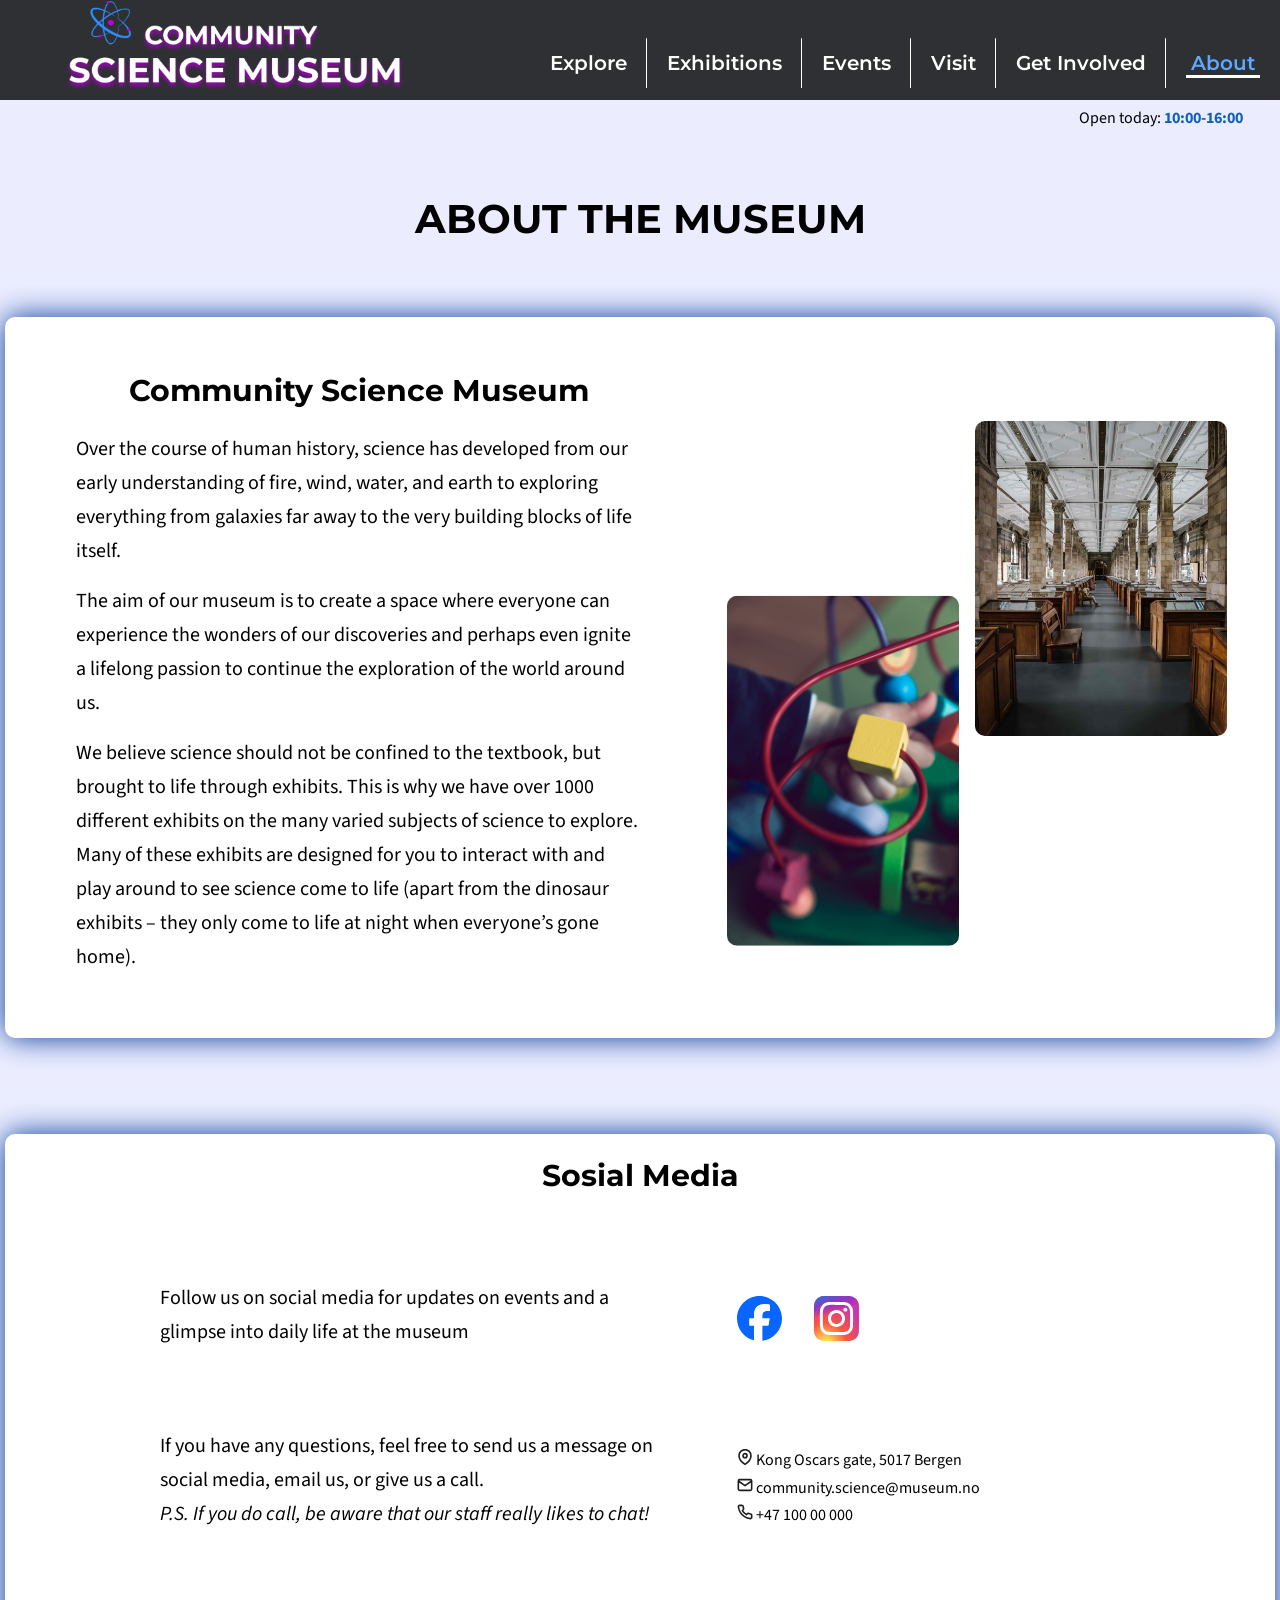
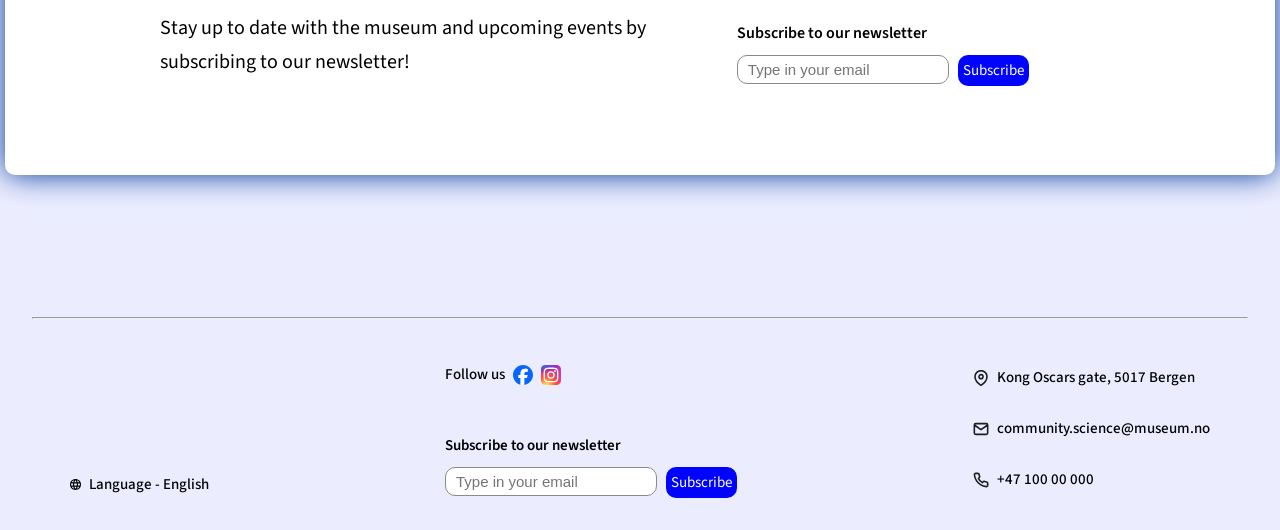
==== commit 8c2c230f: "debugging" ====
--- a/about.html
+++ b/about.html
@@ -61,45 +61,49 @@
 
       <section class="container sosial-card">
         <h2>Sosial Media</h2>
+        
         <div class="sosial-section">
         <p>Follow us on social media for updates on events and a glimpse into daily life at the museum</p>
           <div>
               <a href="https://facebook.com" target="_blank" rel="noopener noreferrer">
-                <svg width="45" height="45" viewBox="0 0 20 20" fill="none" xmlns="http://www.w3.org/2000/svg">
-                <g clip-path="url(#clip0_159_3190)">
+                <svg aria-hidden="true" width="45" height="45" viewBox="0 0 20 20" fill="none" xmlns="http://www.w3.org/2000/svg">
+                <g clip-path="url(#facebook-clip)">
                 <path d="M20 10C20 4.4772 15.5228 0 10 0C4.4772 0 0 4.4772 0 10C0 14.6896 3.2288 18.6248 7.5844 19.7056V13.056H5.5224V10H7.5844V8.6832C7.5844 5.2796 9.1248 3.702 12.4664 3.702C13.1 3.702 14.1932 3.8264 14.6404 3.9504V6.7204C14.4044 6.6956 13.9944 6.6832 13.4852 6.6832C11.8456 6.6832 11.212 7.3044 11.212 8.9192V10H14.4784L13.9172 13.056H11.212V19.9268C16.1636 19.3288 20.0004 15.1128 20.0004 10H20Z" fill="#0866FF"/>
                 <path d="M13.9173 13.0559L14.4785 9.9999H11.2121V8.9191C11.2121 7.3043 11.8457 6.6831 13.4853 6.6831C13.9945 6.6831 14.4045 6.6955 14.6405 6.7203V3.9503C14.1933 3.8259 13.1001 3.7019 12.4665 3.7019C9.12486 3.7019 7.58446 5.2795 7.58446 8.6831V9.9999H5.52246V13.0559H7.58446V19.7055C8.35806 19.8975 9.16726 19.9999 10.0001 19.9999C10.4101 19.9999 10.8145 19.9747 11.2117 19.9267V13.0559H13.9169H13.9173Z" fill="white"/>
                 </g>
                 <defs>
-                <clipPath id="clip0_159_3190">
+                <clipPath id="facebook-clip">
                 <rect width="20" height="20" fill="white"/>
                 </clipPath>
                 </defs>
                 </svg>
+                <span class="screen-readers-only">Facebook</span>
               </a>
 
               <a href="http://instagram.com" target="_blank" rel="noopener noreferrer">
-                <svg width="45" height="45" viewBox="0 0 20 20" fill="none" xmlns="http://www.w3.org/2000/svg">
-                <path d="M10.0033 0C5.82836 0 4.60736 0.00430806 4.37002 0.024002C3.51325 0.0952388 2.98012 0.230173 2.39931 0.519429C1.9517 0.741755 1.59869 0.999469 1.25029 1.36073C0.615799 2.01956 0.231256 2.83009 0.0920511 3.79355C0.0243715 4.26128 0.00468288 4.35668 0.000683632 6.7458C-0.00085454 7.54218 0.000683632 8.59027 0.000683632 9.99608C0.000683632 14.1687 0.00529815 15.3888 0.0252944 15.6258C0.0945122 16.4597 0.225257 16.9844 0.502128 17.5583C1.03126 18.6568 2.04184 19.4815 3.23238 19.7892C3.64461 19.8954 4.09991 19.9538 4.68442 19.9815C4.93206 19.9923 7.4562 20 9.98188 20C12.5076 20 15.0332 19.9969 15.2747 19.9846C15.9515 19.9528 16.3445 19.9 16.7791 19.7877C17.3694 19.6362 17.9195 19.3577 18.3911 18.9716C18.8627 18.5855 19.2443 18.101 19.5093 17.5521C19.7808 16.9921 19.9185 16.4474 19.9808 15.657C19.9943 15.4847 20 12.7372 20 9.99346C20 7.24923 19.9938 4.50684 19.9803 4.33452C19.9172 3.53138 19.7796 2.99133 19.4993 2.42051C19.2694 1.95324 19.014 1.60429 18.6433 1.24749C17.9819 0.615437 17.1728 0.230789 16.2086 0.0917001C15.7414 0.0241559 15.6484 0.0041542 13.258 0H10.0033Z" fill="url(#paint0_radial_159_3193)"/>
-                <path d="M10.0033 0C5.82836 0 4.60736 0.00430806 4.37002 0.024002C3.51325 0.0952388 2.98012 0.230173 2.39931 0.519429C1.9517 0.741755 1.59869 0.999469 1.25029 1.36073C0.615799 2.01956 0.231256 2.83009 0.0920511 3.79355C0.0243715 4.26128 0.00468288 4.35668 0.000683632 6.7458C-0.00085454 7.54218 0.000683632 8.59027 0.000683632 9.99608C0.000683632 14.1687 0.00529815 15.3888 0.0252944 15.6258C0.0945122 16.4597 0.225257 16.9844 0.502128 17.5583C1.03126 18.6568 2.04184 19.4815 3.23238 19.7892C3.64461 19.8954 4.09991 19.9538 4.68442 19.9815C4.93206 19.9923 7.4562 20 9.98188 20C12.5076 20 15.0332 19.9969 15.2747 19.9846C15.9515 19.9528 16.3445 19.9 16.7791 19.7877C17.3694 19.6362 17.9195 19.3577 18.3911 18.9716C18.8627 18.5855 19.2443 18.101 19.5093 17.5521C19.7808 16.9921 19.9185 16.4474 19.9808 15.657C19.9943 15.4847 20 12.7372 20 9.99346C20 7.24923 19.9938 4.50684 19.9803 4.33452C19.9172 3.53138 19.7796 2.99133 19.4993 2.42051C19.2694 1.95324 19.014 1.60429 18.6433 1.24749C17.9819 0.615437 17.1728 0.230789 16.2086 0.0917001C15.7414 0.0241559 15.6484 0.0041542 13.258 0H10.0033Z" fill="url(#paint1_radial_159_3193)"/>
+                <svg aria-hidden="true" width="45" height="45" viewBox="0 0 20 20" fill="none" xmlns="http://www.w3.org/2000/svg">
+                <path d="M10.0033 0C5.82836 0 4.60736 0.00430806 4.37002 0.024002C3.51325 0.0952388 2.98012 0.230173 2.39931 0.519429C1.9517 0.741755 1.59869 0.999469 1.25029 1.36073C0.615799 2.01956 0.231256 2.83009 0.0920511 3.79355C0.0243715 4.26128 0.00468288 4.35668 0.000683632 6.7458C-0.00085454 7.54218 0.000683632 8.59027 0.000683632 9.99608C0.000683632 14.1687 0.00529815 15.3888 0.0252944 15.6258C0.0945122 16.4597 0.225257 16.9844 0.502128 17.5583C1.03126 18.6568 2.04184 19.4815 3.23238 19.7892C3.64461 19.8954 4.09991 19.9538 4.68442 19.9815C4.93206 19.9923 7.4562 20 9.98188 20C12.5076 20 15.0332 19.9969 15.2747 19.9846C15.9515 19.9528 16.3445 19.9 16.7791 19.7877C17.3694 19.6362 17.9195 19.3577 18.3911 18.9716C18.8627 18.5855 19.2443 18.101 19.5093 17.5521C19.7808 16.9921 19.9185 16.4474 19.9808 15.657C19.9943 15.4847 20 12.7372 20 9.99346C20 7.24923 19.9938 4.50684 19.9803 4.33452C19.9172 3.53138 19.7796 2.99133 19.4993 2.42051C19.2694 1.95324 19.014 1.60429 18.6433 1.24749C17.9819 0.615437 17.1728 0.230789 16.2086 0.0917001C15.7414 0.0241559 15.6484 0.0041542 13.258 0H10.0033Z" fill="url(#paint0_instagram)"/>
+                <path d="M10.0033 0C5.82836 0 4.60736 0.00430806 4.37002 0.024002C3.51325 0.0952388 2.98012 0.230173 2.39931 0.519429C1.9517 0.741755 1.59869 0.999469 1.25029 1.36073C0.615799 2.01956 0.231256 2.83009 0.0920511 3.79355C0.0243715 4.26128 0.00468288 4.35668 0.000683632 6.7458C-0.00085454 7.54218 0.000683632 8.59027 0.000683632 9.99608C0.000683632 14.1687 0.00529815 15.3888 0.0252944 15.6258C0.0945122 16.4597 0.225257 16.9844 0.502128 17.5583C1.03126 18.6568 2.04184 19.4815 3.23238 19.7892C3.64461 19.8954 4.09991 19.9538 4.68442 19.9815C4.93206 19.9923 7.4562 20 9.98188 20C12.5076 20 15.0332 19.9969 15.2747 19.9846C15.9515 19.9528 16.3445 19.9 16.7791 19.7877C17.3694 19.6362 17.9195 19.3577 18.3911 18.9716C18.8627 18.5855 19.2443 18.101 19.5093 17.5521C19.7808 16.9921 19.9185 16.4474 19.9808 15.657C19.9943 15.4847 20 12.7372 20 9.99346C20 7.24923 19.9938 4.50684 19.9803 4.33452C19.9172 3.53138 19.7796 2.99133 19.4993 2.42051C19.2694 1.95324 19.014 1.60429 18.6433 1.24749C17.9819 0.615437 17.1728 0.230789 16.2086 0.0917001C15.7414 0.0241559 15.6484 0.0041542 13.258 0H10.0033Z" fill="url(#paint1_instagram)"/>
                 <path d="M9.99892 2.61523C7.99376 2.61523 7.74212 2.624 6.95457 2.65985C6.16857 2.69586 5.63205 2.82033 5.1626 3.00296C4.677 3.19159 4.26508 3.44392 3.85469 3.85457C3.444 4.26507 3.19174 4.6771 3.00255 5.16268C2.8195 5.63241 2.69491 6.16923 2.65953 6.95514C2.62446 7.7429 2.61523 7.99477 2.61523 10.0005C2.61523 12.0062 2.62416 12.2571 2.65984 13.0449C2.69599 13.8311 2.82043 14.3678 3.00285 14.8373C3.19159 15.3231 3.44385 15.7351 3.85439 16.1456C4.26462 16.5564 4.67654 16.8094 5.16183 16.998C5.63159 17.1806 6.16826 17.3051 6.95411 17.3411C7.74165 17.3769 7.99315 17.3857 9.99815 17.3857C12.0035 17.3857 12.2543 17.3769 13.0419 17.3411C13.8279 17.3051 14.365 17.1806 14.8348 16.998C15.3202 16.8094 15.7315 16.5564 16.1418 16.1456C16.5525 15.7351 16.8047 15.3231 16.9939 14.8375C17.1754 14.3678 17.3 13.831 17.3369 13.045C17.3723 12.2573 17.3815 12.0062 17.3815 10.0005C17.3815 7.99477 17.3723 7.74305 17.3369 6.95529C17.3 6.16907 17.1754 5.63241 16.9939 5.16283C16.8047 4.6771 16.5525 4.26507 16.1418 3.85457C15.7311 3.44377 15.3204 3.19144 14.8343 3.00296C14.3636 2.82033 13.8268 2.69586 13.0408 2.65985C12.2533 2.624 12.0025 2.61523 9.99677 2.61523H9.99892ZM9.33659 3.94612C9.53316 3.94581 9.75251 3.94612 9.99892 3.94612C11.9702 3.94612 12.2039 3.95319 12.9824 3.98858C13.7022 4.02151 14.0929 4.14182 14.3532 4.24291C14.6977 4.37677 14.9434 4.53678 15.2016 4.79526C15.4601 5.05375 15.62 5.29992 15.7541 5.64457C15.8552 5.90459 15.9756 6.29539 16.0084 7.01545C16.0438 7.79398 16.0515 8.02785 16.0515 9.99878C16.0515 11.9697 16.0438 12.2036 16.0084 12.9821C15.9755 13.7022 15.8552 14.093 15.7541 14.353C15.6203 14.6976 15.4601 14.943 15.2016 15.2014C14.9432 15.4599 14.6979 15.6199 14.3532 15.7537C14.0932 15.8553 13.7022 15.9753 12.9824 16.0082C12.204 16.0436 11.9702 16.0513 9.99892 16.0513C8.02745 16.0513 7.7938 16.0436 7.01548 16.0082C6.29562 15.975 5.90492 15.8547 5.64451 15.7536C5.29996 15.6197 5.05385 15.4597 4.79544 15.2012C4.53703 14.9427 4.37706 14.6972 4.24293 14.3524C4.14187 14.0924 4.02143 13.7016 3.98867 12.9815C3.95329 12.203 3.94621 11.9691 3.94621 9.99693C3.94621 8.02477 3.95329 7.79213 3.98867 7.01361C4.02159 6.29355 4.14187 5.90274 4.24293 5.64241C4.37675 5.29777 4.53703 5.05159 4.79544 4.79311C5.05385 4.53463 5.29996 4.37461 5.64451 4.24045C5.90477 4.1389 6.29562 4.01889 7.01548 3.98581C7.69659 3.95504 7.96054 3.94581 9.33659 3.94427V3.94612ZM13.94 5.17237C13.7648 5.17237 13.5935 5.22436 13.4478 5.32175C13.3021 5.41915 13.1885 5.55757 13.1215 5.71953C13.0544 5.88148 13.0369 6.05969 13.0711 6.23161C13.1053 6.40353 13.1897 6.56144 13.3136 6.68537C13.4376 6.8093 13.5955 6.89368 13.7674 6.92784C13.9393 6.962 14.1174 6.94441 14.2793 6.87728C14.4412 6.81016 14.5795 6.69652 14.6768 6.55074C14.7742 6.40496 14.8261 6.23359 14.826 6.05829C14.826 5.56902 14.4292 5.17207 13.94 5.17207V5.17237ZM9.99892 6.20785C7.90501 6.20785 6.20733 7.90599 6.20733 10.0005C6.20733 12.095 7.90501 13.7923 9.99892 13.7923C12.0928 13.7923 13.7901 12.095 13.7901 10.0005C13.7901 7.90599 12.0927 6.20785 9.99877 6.20785H9.99892ZM9.99892 7.53873C11.3581 7.53873 12.46 8.64082 12.46 10.0005C12.46 11.36 11.3581 12.4622 9.99892 12.4622C8.63964 12.4622 7.53785 11.36 7.53785 10.0005C7.53785 8.64082 8.63964 7.53873 9.99892 7.53873V7.53873Z" fill="white"/>
                 <defs>
-                <radialGradient id="paint0_radial_159_3193" cx="0" cy="0" r="1" gradientUnits="userSpaceOnUse" gradientTransform="translate(5.31253 21.5404) rotate(-90) scale(19.8215 18.4355)">
+                <radialGradient id="paint0_instagram" cx="0" cy="0" r="1" gradientUnits="userSpaceOnUse" gradientTransform="translate(5.31253 21.5404) rotate(-90) scale(19.8215 18.4355)">
                 <stop offset="0" stop-color="#FFDD55"/>
                 <stop offset="0.1" stop-color="#FFDD55"/>
                 <stop offset="0.5" stop-color="#FF543E"/>
                 <stop offset="1" stop-color="#C837AB"/>
                 </radialGradient>
-                <radialGradient id="paint1_radial_159_3193" cx="0" cy="0" r="1" gradientTransform="matrix(1.73907 8.68794 -35.8113 7.17241 -3.35011 1.44077)" gradientUnits="userSpaceOnUse">
+                <radialGradient id="paint1_instagram" cx="0" cy="0" r="1" gradientTransform="matrix(1.73907 8.68794 -35.8113 7.17241 -3.35011 1.44077)" gradientUnits="userSpaceOnUse">
                 <stop offset="0" stop-color="#3771C8"/>
                 <stop offset="0.128" stop-color="#3771C8"/>
                 <stop offset="1" stop-color="#6600FF" stop-opacity="0"/>
                 </radialGradient>
                 </defs>
                 </svg>
+                <span class="screen-readers-only">Instagram</span>
               </a>
           </div>
         </div>
+
         <div class="contact-section">
         <p>If you have any questions, feel free to send us a message on social media, email us, or give us a call.<br>
         <i>P.S. If you do call, be aware that our staff really likes to chat!</i></p>
@@ -128,12 +132,13 @@
           </a>
         </address>
         </div>
+
         <div class="newsletter-section">
           <p>Stay up to date with the museum and upcoming events by subscribing to our newsletter!</p>
         
         <form class="subscribe-section" action="#" method="post">
-          <label for="email-footer">Subscribe to our newsletter</label><br>
-          <input type="email" id="email-footer" placeholder="Type in your email" required>
+          <label for="email">Subscribe to our newsletter</label><br>
+          <input type="email" id="email" placeholder="Type in your email" required>
 
           <button type="submit" class="subscribe-button">Subscribe</button>  
         </form>
@@ -157,7 +162,7 @@
       <div class="social-media">
         Follow us 
         <a href="https://facebook.com" target="_blank" rel="noopener noreferrer">
-          <svg width="20" height="20" viewBox="0 0 20 20" fill="none" xmlns="http://www.w3.org/2000/svg">
+          <svg aria-hidden="true" width="20" height="20" viewBox="0 0 20 20" fill="none" xmlns="http://www.w3.org/2000/svg">
           <g clip-path="url(#clip0_159_3190)">
           <path d="M20 10C20 4.4772 15.5228 0 10 0C4.4772 0 0 4.4772 0 10C0 14.6896 3.2288 18.6248 7.5844 19.7056V13.056H5.5224V10H7.5844V8.6832C7.5844 5.2796 9.1248 3.702 12.4664 3.702C13.1 3.702 14.1932 3.8264 14.6404 3.9504V6.7204C14.4044 6.6956 13.9944 6.6832 13.4852 6.6832C11.8456 6.6832 11.212 7.3044 11.212 8.9192V10H14.4784L13.9172 13.056H11.212V19.9268C16.1636 19.3288 20.0004 15.1128 20.0004 10H20Z" fill="#0866FF"/>
           <path d="M13.9173 13.0559L14.4785 9.9999H11.2121V8.9191C11.2121 7.3043 11.8457 6.6831 13.4853 6.6831C13.9945 6.6831 14.4045 6.6955 14.6405 6.7203V3.9503C14.1933 3.8259 13.1001 3.7019 12.4665 3.7019C9.12486 3.7019 7.58446 5.2795 7.58446 8.6831V9.9999H5.52246V13.0559H7.58446V19.7055C8.35806 19.8975 9.16726 19.9999 10.0001 19.9999C10.4101 19.9999 10.8145 19.9747 11.2117 19.9267V13.0559H13.9169H13.9173Z" fill="white"/>
@@ -168,10 +173,11 @@
           </clipPath>
           </defs>
           </svg>
+          <span class="screen-readers-only">Facebook</span>
         </a>
 
         <a href="http://instagram.com" target="_blank" rel="noopener noreferrer">
-          <svg width="20" height="20" viewBox="0 0 20 20" fill="none" xmlns="http://www.w3.org/2000/svg">
+          <svg aria-hidden="true" width="20" height="20" viewBox="0 0 20 20" fill="none" xmlns="http://www.w3.org/2000/svg">
           <path d="M10.0033 0C5.82836 0 4.60736 0.00430806 4.37002 0.024002C3.51325 0.0952388 2.98012 0.230173 2.39931 0.519429C1.9517 0.741755 1.59869 0.999469 1.25029 1.36073C0.615799 2.01956 0.231256 2.83009 0.0920511 3.79355C0.0243715 4.26128 0.00468288 4.35668 0.000683632 6.7458C-0.00085454 7.54218 0.000683632 8.59027 0.000683632 9.99608C0.000683632 14.1687 0.00529815 15.3888 0.0252944 15.6258C0.0945122 16.4597 0.225257 16.9844 0.502128 17.5583C1.03126 18.6568 2.04184 19.4815 3.23238 19.7892C3.64461 19.8954 4.09991 19.9538 4.68442 19.9815C4.93206 19.9923 7.4562 20 9.98188 20C12.5076 20 15.0332 19.9969 15.2747 19.9846C15.9515 19.9528 16.3445 19.9 16.7791 19.7877C17.3694 19.6362 17.9195 19.3577 18.3911 18.9716C18.8627 18.5855 19.2443 18.101 19.5093 17.5521C19.7808 16.9921 19.9185 16.4474 19.9808 15.657C19.9943 15.4847 20 12.7372 20 9.99346C20 7.24923 19.9938 4.50684 19.9803 4.33452C19.9172 3.53138 19.7796 2.99133 19.4993 2.42051C19.2694 1.95324 19.014 1.60429 18.6433 1.24749C17.9819 0.615437 17.1728 0.230789 16.2086 0.0917001C15.7414 0.0241559 15.6484 0.0041542 13.258 0H10.0033Z" fill="url(#paint0_radial_159_3193)"/>
           <path d="M10.0033 0C5.82836 0 4.60736 0.00430806 4.37002 0.024002C3.51325 0.0952388 2.98012 0.230173 2.39931 0.519429C1.9517 0.741755 1.59869 0.999469 1.25029 1.36073C0.615799 2.01956 0.231256 2.83009 0.0920511 3.79355C0.0243715 4.26128 0.00468288 4.35668 0.000683632 6.7458C-0.00085454 7.54218 0.000683632 8.59027 0.000683632 9.99608C0.000683632 14.1687 0.00529815 15.3888 0.0252944 15.6258C0.0945122 16.4597 0.225257 16.9844 0.502128 17.5583C1.03126 18.6568 2.04184 19.4815 3.23238 19.7892C3.64461 19.8954 4.09991 19.9538 4.68442 19.9815C4.93206 19.9923 7.4562 20 9.98188 20C12.5076 20 15.0332 19.9969 15.2747 19.9846C15.9515 19.9528 16.3445 19.9 16.7791 19.7877C17.3694 19.6362 17.9195 19.3577 18.3911 18.9716C18.8627 18.5855 19.2443 18.101 19.5093 17.5521C19.7808 16.9921 19.9185 16.4474 19.9808 15.657C19.9943 15.4847 20 12.7372 20 9.99346C20 7.24923 19.9938 4.50684 19.9803 4.33452C19.9172 3.53138 19.7796 2.99133 19.4993 2.42051C19.2694 1.95324 19.014 1.60429 18.6433 1.24749C17.9819 0.615437 17.1728 0.230789 16.2086 0.0917001C15.7414 0.0241559 15.6484 0.0041542 13.258 0H10.0033Z" fill="url(#paint1_radial_159_3193)"/>
           <path d="M9.99892 2.61523C7.99376 2.61523 7.74212 2.624 6.95457 2.65985C6.16857 2.69586 5.63205 2.82033 5.1626 3.00296C4.677 3.19159 4.26508 3.44392 3.85469 3.85457C3.444 4.26507 3.19174 4.6771 3.00255 5.16268C2.8195 5.63241 2.69491 6.16923 2.65953 6.95514C2.62446 7.7429 2.61523 7.99477 2.61523 10.0005C2.61523 12.0062 2.62416 12.2571 2.65984 13.0449C2.69599 13.8311 2.82043 14.3678 3.00285 14.8373C3.19159 15.3231 3.44385 15.7351 3.85439 16.1456C4.26462 16.5564 4.67654 16.8094 5.16183 16.998C5.63159 17.1806 6.16826 17.3051 6.95411 17.3411C7.74165 17.3769 7.99315 17.3857 9.99815 17.3857C12.0035 17.3857 12.2543 17.3769 13.0419 17.3411C13.8279 17.3051 14.365 17.1806 14.8348 16.998C15.3202 16.8094 15.7315 16.5564 16.1418 16.1456C16.5525 15.7351 16.8047 15.3231 16.9939 14.8375C17.1754 14.3678 17.3 13.831 17.3369 13.045C17.3723 12.2573 17.3815 12.0062 17.3815 10.0005C17.3815 7.99477 17.3723 7.74305 17.3369 6.95529C17.3 6.16907 17.1754 5.63241 16.9939 5.16283C16.8047 4.6771 16.5525 4.26507 16.1418 3.85457C15.7311 3.44377 15.3204 3.19144 14.8343 3.00296C14.3636 2.82033 13.8268 2.69586 13.0408 2.65985C12.2533 2.624 12.0025 2.61523 9.99677 2.61523H9.99892ZM9.33659 3.94612C9.53316 3.94581 9.75251 3.94612 9.99892 3.94612C11.9702 3.94612 12.2039 3.95319 12.9824 3.98858C13.7022 4.02151 14.0929 4.14182 14.3532 4.24291C14.6977 4.37677 14.9434 4.53678 15.2016 4.79526C15.4601 5.05375 15.62 5.29992 15.7541 5.64457C15.8552 5.90459 15.9756 6.29539 16.0084 7.01545C16.0438 7.79398 16.0515 8.02785 16.0515 9.99878C16.0515 11.9697 16.0438 12.2036 16.0084 12.9821C15.9755 13.7022 15.8552 14.093 15.7541 14.353C15.6203 14.6976 15.4601 14.943 15.2016 15.2014C14.9432 15.4599 14.6979 15.6199 14.3532 15.7537C14.0932 15.8553 13.7022 15.9753 12.9824 16.0082C12.204 16.0436 11.9702 16.0513 9.99892 16.0513C8.02745 16.0513 7.7938 16.0436 7.01548 16.0082C6.29562 15.975 5.90492 15.8547 5.64451 15.7536C5.29996 15.6197 5.05385 15.4597 4.79544 15.2012C4.53703 14.9427 4.37706 14.6972 4.24293 14.3524C4.14187 14.0924 4.02143 13.7016 3.98867 12.9815C3.95329 12.203 3.94621 11.9691 3.94621 9.99693C3.94621 8.02477 3.95329 7.79213 3.98867 7.01361C4.02159 6.29355 4.14187 5.90274 4.24293 5.64241C4.37675 5.29777 4.53703 5.05159 4.79544 4.79311C5.05385 4.53463 5.29996 4.37461 5.64451 4.24045C5.90477 4.1389 6.29562 4.01889 7.01548 3.98581C7.69659 3.95504 7.96054 3.94581 9.33659 3.94427V3.94612ZM13.94 5.17237C13.7648 5.17237 13.5935 5.22436 13.4478 5.32175C13.3021 5.41915 13.1885 5.55757 13.1215 5.71953C13.0544 5.88148 13.0369 6.05969 13.0711 6.23161C13.1053 6.40353 13.1897 6.56144 13.3136 6.68537C13.4376 6.8093 13.5955 6.89368 13.7674 6.92784C13.9393 6.962 14.1174 6.94441 14.2793 6.87728C14.4412 6.81016 14.5795 6.69652 14.6768 6.55074C14.7742 6.40496 14.8261 6.23359 14.826 6.05829C14.826 5.56902 14.4292 5.17207 13.94 5.17207V5.17237ZM9.99892 6.20785C7.90501 6.20785 6.20733 7.90599 6.20733 10.0005C6.20733 12.095 7.90501 13.7923 9.99892 13.7923C12.0928 13.7923 13.7901 12.095 13.7901 10.0005C13.7901 7.90599 12.0927 6.20785 9.99877 6.20785H9.99892ZM9.99892 7.53873C11.3581 7.53873 12.46 8.64082 12.46 10.0005C12.46 11.36 11.3581 12.4622 9.99892 12.4622C8.63964 12.4622 7.53785 11.36 7.53785 10.0005C7.53785 8.64082 8.63964 7.53873 9.99892 7.53873V7.53873Z" fill="white"/>
@@ -189,6 +195,7 @@
           </radialGradient>
           </defs>
           </svg>
+          <span class="screen-readers-only">Instagram</span>
         </a>
       </div>
       
--- a/styles/global.css
+++ b/styles/global.css
@@ -40,7 +40,7 @@
 p{
   font-size: 20px;
 }
-
+/* Screen readers */
 .screen-readers-only{
   position: absolute;
   width: 1px;
@@ -103,13 +103,14 @@
 .navigation-menu {
   display: none;
   position: fixed;
-  top: 100%;
+  top: clamp(94px, 23.86vw, 100px);
   left: 0;
   width: 100%;
   height: 600px;
 
-  background: rgba(0,0,0,0.8);
+  background-color: rgba(0,0,0,0.8);
   backdrop-filter: blur(4px);
+  -webkit-backdrop-filter: blur(4px);
 }
 
 #hamburger-toggle:checked ~ .navigation-menu {
@@ -204,13 +205,16 @@
   font-weight: 600;
 }
 
+
 #email-footer{
   padding: 5px 10px;
   border-radius: 10px;
   border: solid 1px #8A8A8A;
   font-size: 15px;
   margin: 8px 6px 0 0;
-}
+  font-size: 15px;
+}
+
 
 .subscribe-button{
   font-size: 15px;
@@ -220,9 +224,13 @@
   border-radius: 10px;
   background-color: #0004FF;
   padding: 5px 5px;
-  height: 27px;
-  line-height: 0;
-  margin-top: 1rem;
+  margin-top: 8px;
+  transition: background-color 0.3s ease;
+}
+.subscribe-button:hover {
+  color: #0004FF;
+  font-weight: 600;
+  background-color: transparent;
 }
 
 /* Desktop Menu */
--- a/styles/about.css
+++ b/styles/about.css
@@ -44,6 +44,7 @@
   border-radius: 10px;
   grid-column: 1;
   transform: translateY(50%);
+  display: block;
 }
 .img2 {
   width: clamp(80px, 49vw, 305px);
@@ -52,26 +53,42 @@
   aspect-ratio: 192 / 240;
   border-radius: 10px;
   grid-column: 2;
+  display: block;
 }
-
+/* Sosial Media */
 .container.sosial-card{
+  display: grid;
   grid-template-columns: none;
   grid-template-rows: repeat(4, auto);
   gap: 4rem;
 }
-.sosial-card div {
-  justify-items: start;
+
+.sosial-section,
+.contact-section,
+.newsletter-section{
+  display: flex;
+  flex-direction: column;
+  justify-content: center;
+  align-items: center;
 }
 .sosial-section div {
-  place-self: center;
   display: flex;
+  justify-content: flex-start;
   gap: 2rem;
+
 }
-.contact-section address,
-.newsletter-section form {
-  place-self: center;
+.contact-section address{
+  font-style: normal;
 }
 
+#email{
+  padding: 5px 10px;
+  border-radius: 10px;
+  border: solid 1px #8A8A8A;
+  font-size: 15px;
+  margin: 8px 6px 0 0;
+}
+/* Museum*/
 @media(min-width:900px) {
   .container {
     grid-template-columns: 1.3fr 1fr;
@@ -81,13 +98,22 @@
   transform: translateX(-5%);
  }
 }
+/* Sosial Media */
 @media(min-width:1000px) {
   .contact-section,
   .sosial-section,
   .newsletter-section {
-    display: flex;
-    justify-content: space-between;
+    flex-direction: row;
+    justify-content: flex-start;
+    gap: 6vw;
     margin: 0 auto;
-    width: 1000px;
+    width: clamp(700px, 75vw, 1000px);
+  }
+  .sosial-card p{
+    margin: 0;
+    width: min(40vw, 500px)
+  }
+  .sosial-card{
+    padding: 1rem 0 80px 0;
   }
 }
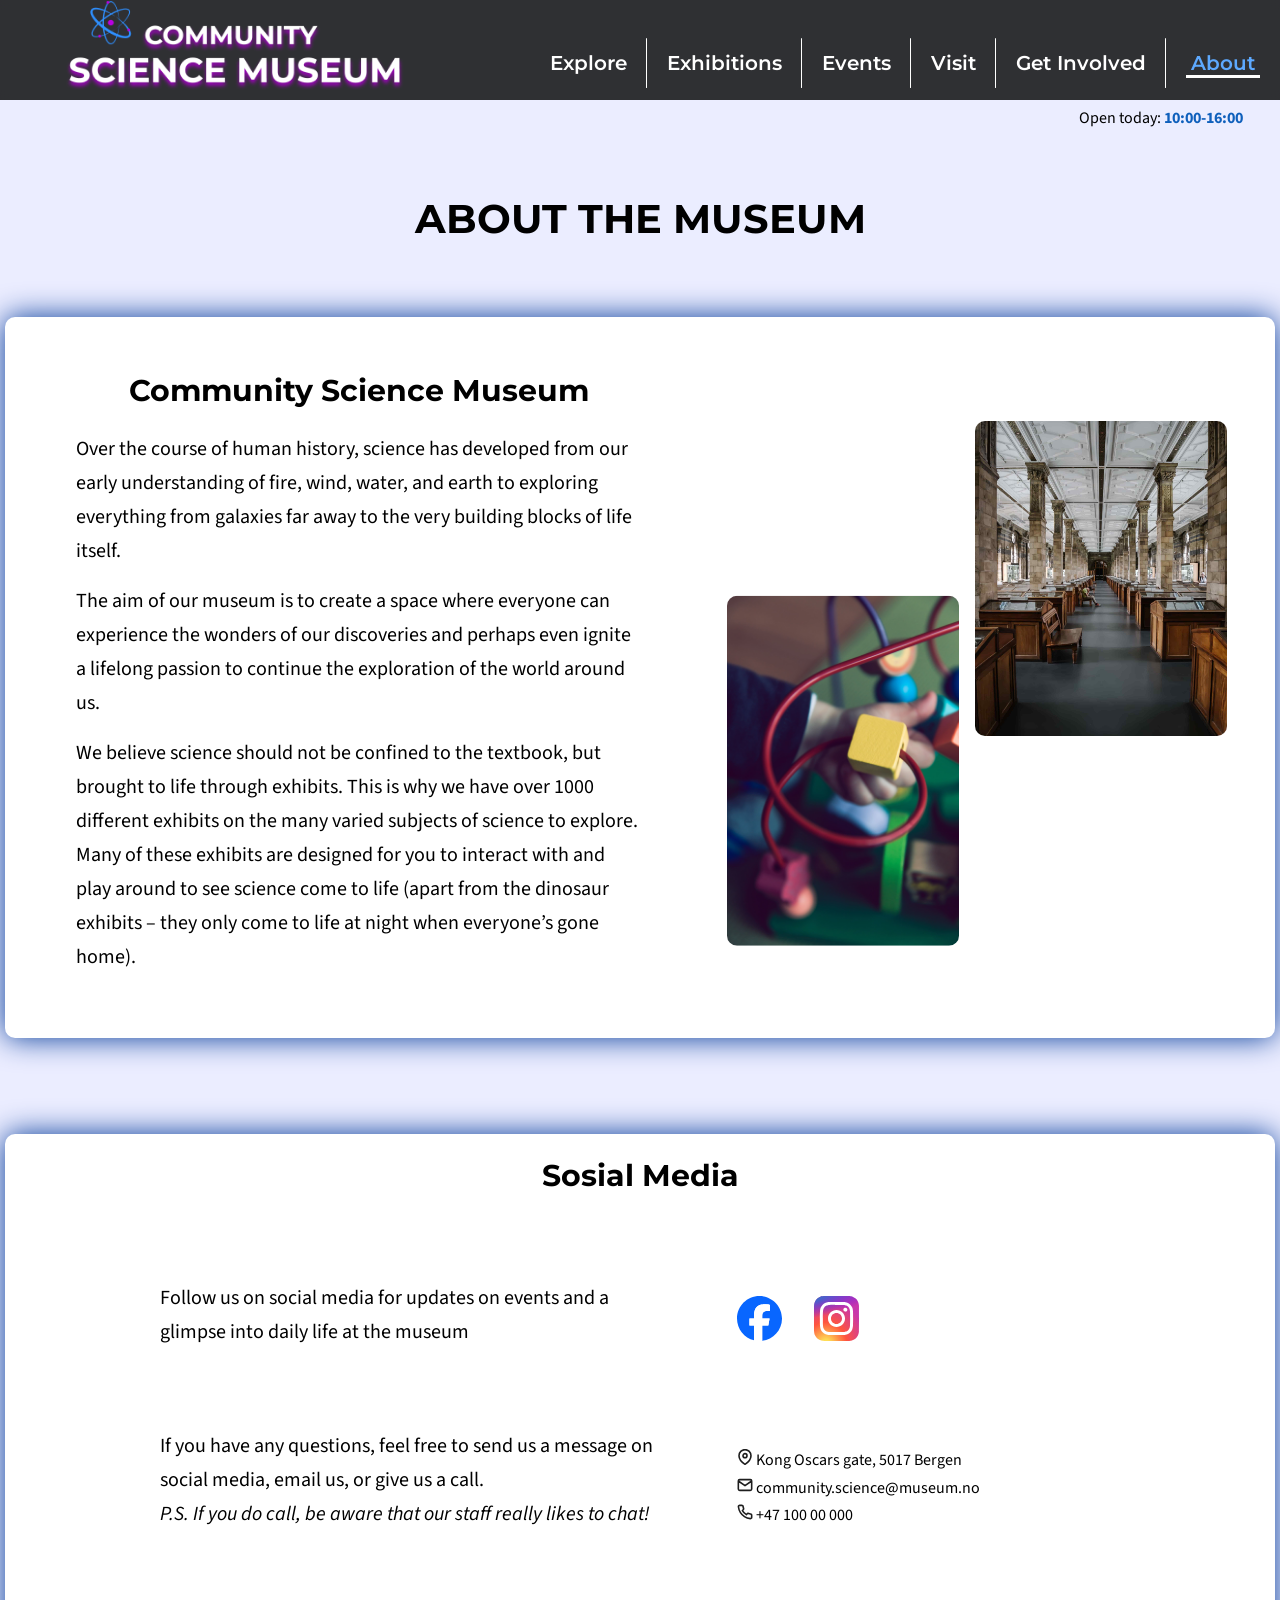
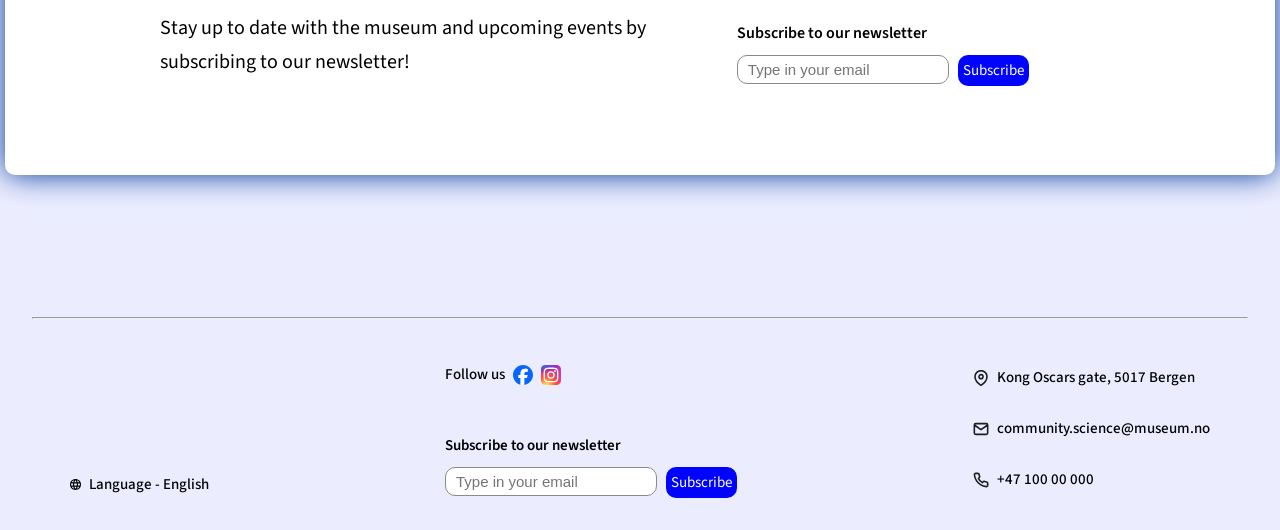
==== commit 7861e372: "updated head seaction with favicon, and logo size" ====
--- a/about.html
+++ b/about.html
@@ -9,7 +9,10 @@
   <link href="https://fonts.googleapis.com/css2?family=Montserrat:ital,wght@0,100..900;1,100..900&family=Source+Sans+3:ital,wght@0,200..900;1,200..900&display=swap" rel="stylesheet">
   <link rel="stylesheet" href="styles/global.css">
   <link rel="stylesheet" href="styles/about.css">
-  <link rel="icon" href="assets/favicon_io/favicon-32x32.png">
+  <link rel="icon" href="assets/favicon_io/favicon.ico">
+  <link rel="icon" type="image/png" sizes="16x16" href="assets/favicon_io/favicon-16x16.png">
+  <link rel="icon" type="image/png" sizes="32x32" href="assets/favicon_io/favicon-32x32.png">
+  <link rel="apple-touch-icon" sizes="180x180" href="assets/favicon_io/apple-touch-icon.png">
   <title>About | Community Science Museum</title>
 </head>
 <body>
--- a/styles/global.css
+++ b/styles/global.css
@@ -16,6 +16,7 @@
 html{
   width: 100%;
   scroll-behavior: smooth;
+  scroll-padding-top: 100px;
 }
 body {
   background-color: var(--background);
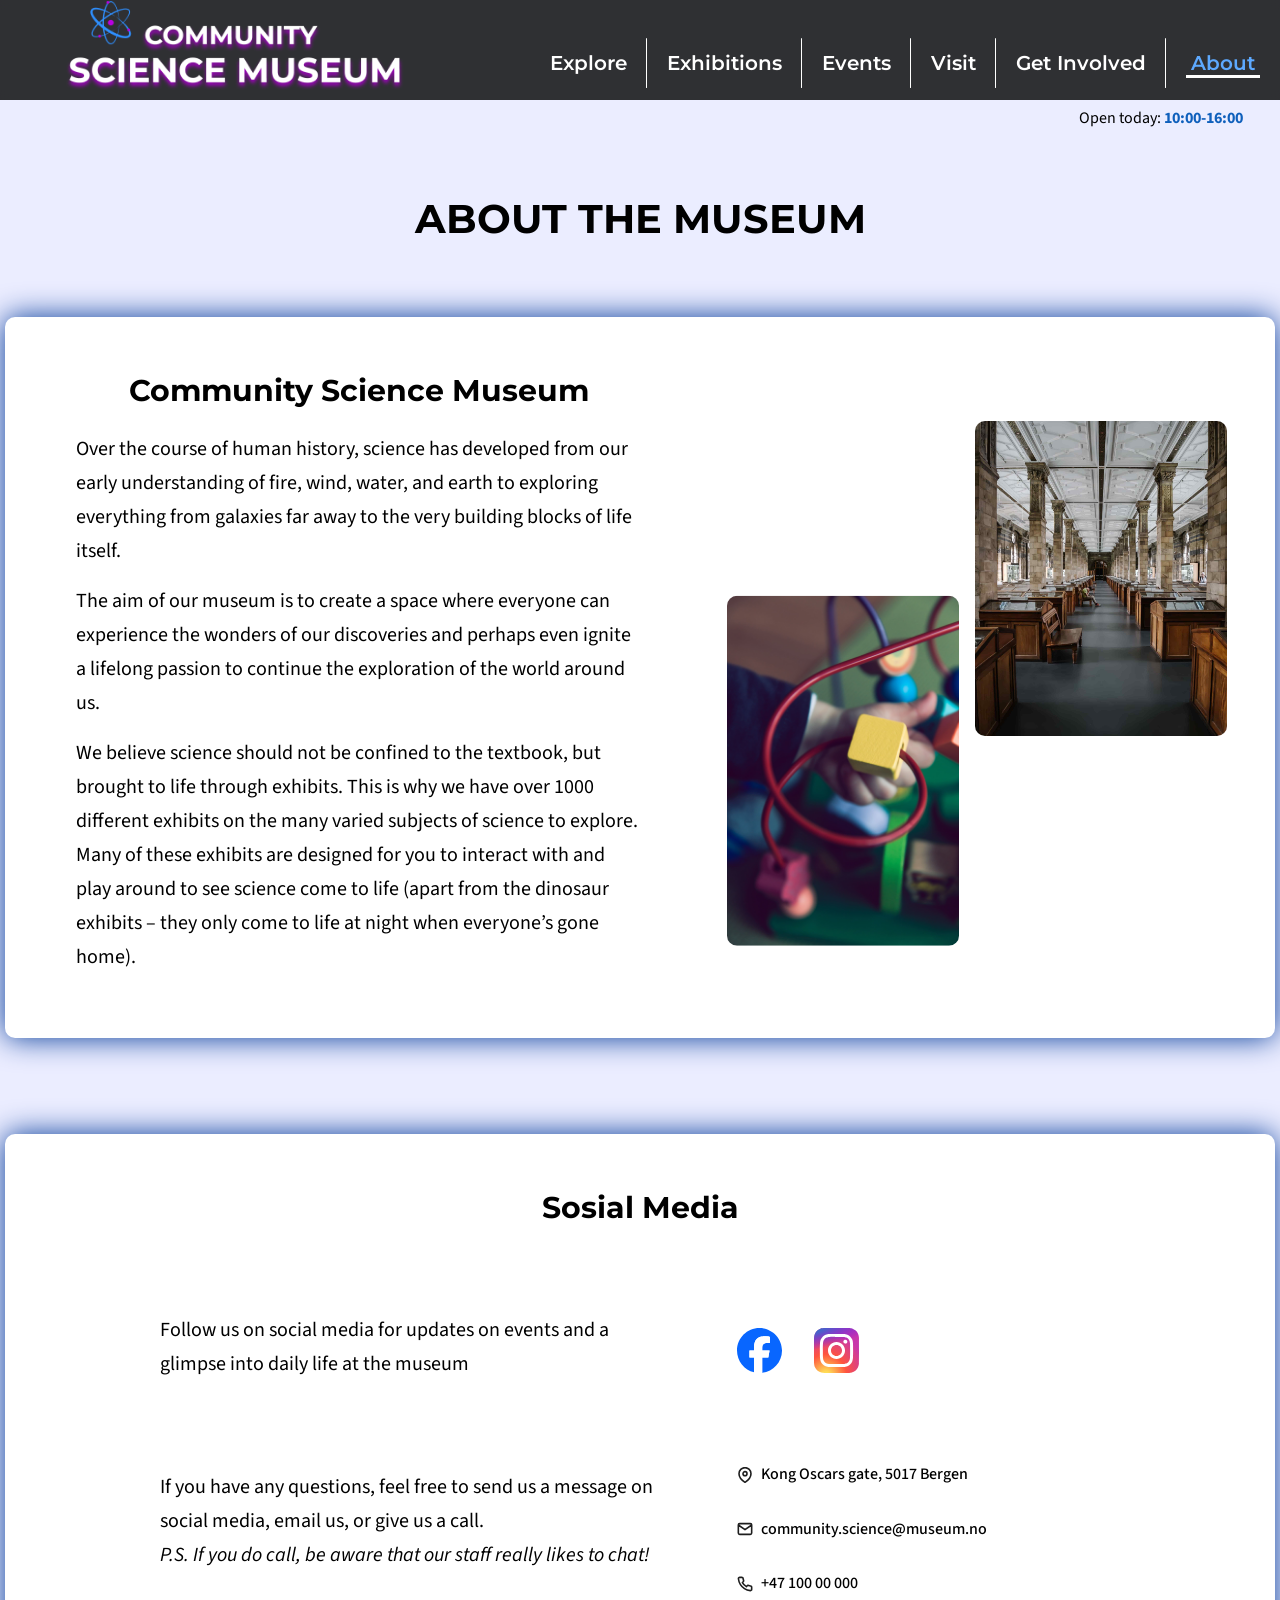
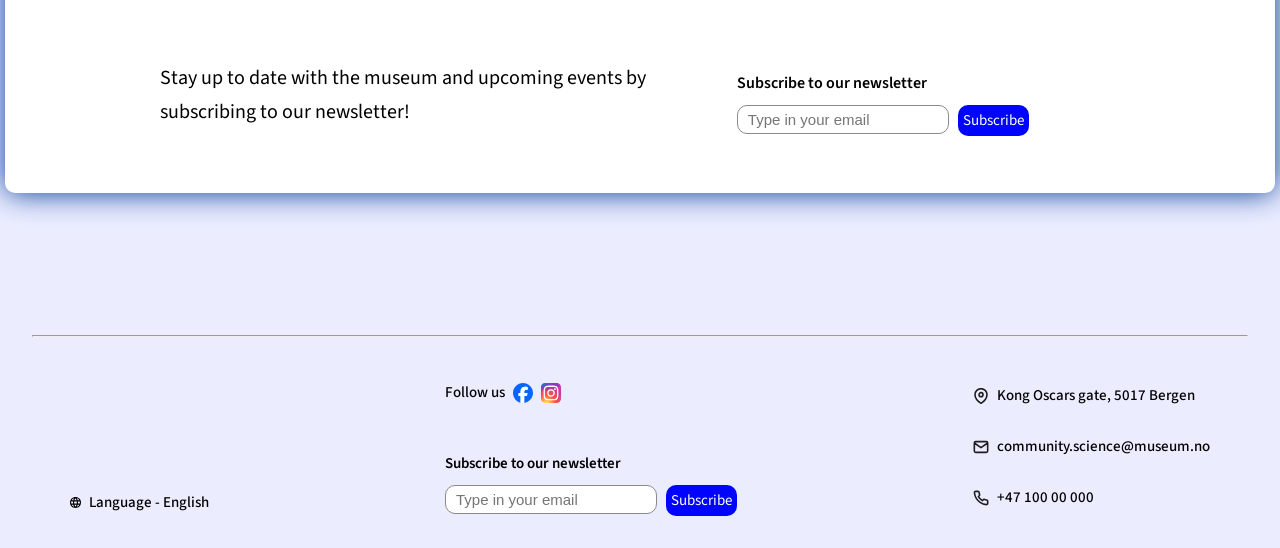
==== commit 86c4bbc3: "improve performance" ====
--- a/about.html
+++ b/about.html
@@ -9,6 +9,7 @@
   <link href="https://fonts.googleapis.com/css2?family=Montserrat:ital,wght@0,100..900;1,100..900&family=Source+Sans+3:ital,wght@0,200..900;1,200..900&display=swap" rel="stylesheet">
   <link rel="stylesheet" href="styles/global.css">
   <link rel="stylesheet" href="styles/about.css">
+  <link rel="stylesheet" href="styles/cards.css">
   <link rel="icon" href="assets/favicon_io/favicon.ico">
   <link rel="icon" type="image/png" sizes="16x16" href="assets/favicon_io/favicon-16x16.png">
   <link rel="icon" type="image/png" sizes="32x32" href="assets/favicon_io/favicon-32x32.png">
@@ -19,7 +20,7 @@
   <!-- Top bar -->
   <header class="header">
     <!-- Logo -->
-     <a href="index.html" class="logo"><img class="logo" src="assets/Logo.png" alt="community science museum logo"></a>
+     <a href="index.html" class="logo"><img class="logo" src="assets/Logo.png" alt="community science museum logo" width="848" height="208"></a>
     <!-- Navigation Menu -->
     <input type="checkbox" id="hamburger-toggle" class="keyboard-nav" tabindex="0">
 
@@ -57,8 +58,8 @@
           <p>We believe science should not be confined to the textbook, but brought to life through exhibits. This is why we have over 1000 different exhibits on the many varied subjects of science to explore. Many of these exhibits are designed for you to interact with and play around to see science come to life (apart from the dinosaur exhibits – they only come to life at night when everyone’s gone home).</p>
         </div>
         <div class="images">
-          <img class="img1" src="assets/markus-spiske-197281.jpg" alt="yellow brick in a toddlers hand moving through a wire">
-          <img class="img2" src="assets/mavis-cw-164128.jpg" alt="Large room with multiple floor-to-ceiling posts, with oak display cabinets placed beside each post.">
+          <img class="img1" src="assets/general/markus-spiske-197281.jpg" alt="yellow brick in a toddlers hand moving through a wire">
+          <img class="img2" src="assets/general/mavis-cw-164128.jpg" alt="Large room with multiple floor-to-ceiling posts, with oak display cabinets placed beside each post.">
         </div>
       </section>
 
--- a/styles/global.css
+++ b/styles/global.css
@@ -4,7 +4,7 @@
   --body-text: "Source Sans 3", system-ui, -apple-system, BlinkMacSystemFont, 'Segoe UI', Roboto, Oxygen, Ubuntu, Cantarell, 'Open Sans', 'Helvetica Neue', sans-serif;
   --container-shadow: 0 0 30px 0 rgba(0, 56, 152, 1);
 }
-
+/* General */
 *{
  margin: 0;
  padding: 0;
@@ -33,7 +33,10 @@
   font-family: var(--headings);
 }
 h1{
-  font-size: clamp(20px, 7.633vw, 40px);
+  font-size: clamp(30px, 7.633vw, 40px);
+  text-align: center;
+  text-wrap: balance;
+  margin: 3rem auto 4rem auto;
 }
 h2{
   font-size: clamp(25px, 5.04vw, 30px);
@@ -56,23 +59,19 @@
   height: clamp(94px, 23.86vw, 100px);
   background-color: rgba(0, 0, 0, 0.8);
   backdrop-filter: blur(4px);
-
   position: sticky;
   z-index: 100;
   top: 0;
-
   display: flex;
   justify-content: space-between;
   align-items: end;
   padding-left: clamp(10px, 4.08vw, 80px);
 }
-
 .logo{
   height: auto;
   width: clamp(200px, 53.93vw,  366.86px);
   align-items: flex-start;
 }
-
 /* Keyboard Navigation Hamburger*/
 .keyboard-nav{
   position:absolute;
@@ -94,13 +93,11 @@
 #hamburger-toggle {
   opacity: 0;
 }
-
 .hamburger-menu {
   color: white;
   cursor: pointer;
   padding: 10px;
 }
-
 .navigation-menu {
   display: none;
   position: fixed;
@@ -108,46 +105,39 @@
   left: 0;
   width: 100%;
   height: 600px;
-
   background-color: rgba(0,0,0,0.8);
   backdrop-filter: blur(4px);
   -webkit-backdrop-filter: blur(4px);
 }
-
 #hamburger-toggle:checked ~ .navigation-menu {
   display: flex;
   justify-content: center;
   align-items: center;
   left: 0;
 }
-
 .navigation-menu ul {
   display: flex;
   flex-direction: column;
   gap: 60px;
-
   text-align: center;
   font-size: 20px;
   font-family: var(--headings);
   font-weight: 600;
 }
-
 .nav-links {
   color: white;
   transition: 0.3s;
 }
-
 /* Hover and active nav links */
+.nav-links:focus-visible,
 .nav-links:hover {
   color: #5DA9FF;
 }
-
 .active-nav {
   color: #5DA9FF;
   border-bottom: 3px solid white;
   padding: 0 5px;
 }
-
 /* Opening hours */
 .opening-hours {
   position: sticky;
@@ -161,7 +151,6 @@
   background: var(--background);
   z-index: 99;
 }
-
 /* Footer */
 hr{
   margin: 46px 0;
@@ -177,11 +166,9 @@
   bottom: 0;
   padding-left: 1rem;
   margin-bottom: 2rem;
-
   font-size: 15px;
   font-weight: 500;
 }
-
 .language a,
 .contact-info a {
   display: flex;
@@ -189,7 +176,6 @@
   gap:8px;
   font-style: normal;
 }
-
 .social{
   display: flex;
   flex-direction: column;
@@ -201,12 +187,9 @@
   align-items: center;
   line-height: 0;
 }
-
 .subscribe-section{
   font-weight: 600;
 }
-
-
 #email-footer{
   padding: 5px 10px;
   border-radius: 10px;
@@ -215,8 +198,6 @@
   margin: 8px 6px 0 0;
   font-size: 15px;
 }
-
-
 .subscribe-button{
   font-size: 15px;
   font-family: var(--body-text);
@@ -228,18 +209,15 @@
   margin-top: 8px;
   transition: background-color 0.3s ease;
 }
+.subscribe-button:focus-visible,
 .subscribe-button:hover {
-  color: #0004FF;
-  font-weight: 600;
-  background-color: transparent;
-}
-
+  background-color: #6A6CFF;
+}
 /* Desktop Menu */
 @media (min-width: 1200px){
 .hamburger-menu{
   display: none;
 }
-
 .navigation-menu{
   display: flex;
   position: static;
@@ -248,7 +226,6 @@
   backdrop-filter: none;
   justify-content: flex-end;
 }
-
 .navigation-menu ul{
   flex-direction: row;
   gap: 0;
@@ -272,7 +249,6 @@
   display: none;
 }
 }
-
 /* Footer */
 @media (min-width: 850px){
   .footer-section{
--- a/styles/about.css
+++ b/styles/about.css
@@ -1,8 +1,3 @@
-h1{
-  text-align: center;
-  text-wrap: balance;
-  margin: 3rem auto 4rem auto;
-}
 h2{
   text-align: center;
   padding-bottom: 1rem;
@@ -13,10 +8,8 @@
   padding-bottom: 1rem;
 }
 .container {
-  background: white;
-  border-radius: 10px;
-  margin: 1rem 5px 6rem 5px;
-  box-shadow: var(--container-shadow);
+  margin-top: 1rem;
+  margin-bottom: 6rem;
   position: relative;
   align-items: center;
   display: grid;
@@ -24,7 +17,6 @@
   gap: 1rem;
   padding: 3rem 0;
 }
-
 .images {
   position: relative;
   display: grid;
@@ -35,7 +27,6 @@
   gap: 1rem;
   margin: 0 auto;
 }
-
 .img1 {
   width: clamp(50px, 39.2vw, 232px);
   max-width: 100%;
@@ -62,7 +53,6 @@
   grid-template-rows: repeat(4, auto);
   gap: 4rem;
 }
-
 .sosial-section,
 .contact-section,
 .newsletter-section{
@@ -79,8 +69,14 @@
 }
 .contact-section address{
   font-style: normal;
+  font-weight: 500;
 }
-
+.contact-section address a {
+  display: flex;
+  align-items: center;
+  gap:8px;
+  font-style: normal;
+}
 #email{
   padding: 5px 10px;
   border-radius: 10px;
@@ -113,7 +109,4 @@
     margin: 0;
     width: min(40vw, 500px)
   }
-  .sosial-card{
-    padding: 1rem 0 80px 0;
-  }
 }
--- a/styles/cards.css
+++ b/styles/cards.css
@@ -0,0 +1,15 @@
+/* Content section boxes */
+.container,
+.events-card,
+.kids-section,
+.teachers-section,
+.researchers-section,
+.exhibitions-section,
+.event-section a,
+.visit-section {
+  background: white;
+  border-radius: 10px;
+  margin-left: 5px;
+  margin-right: 5px;
+  box-shadow: var(--container-shadow);
+}
